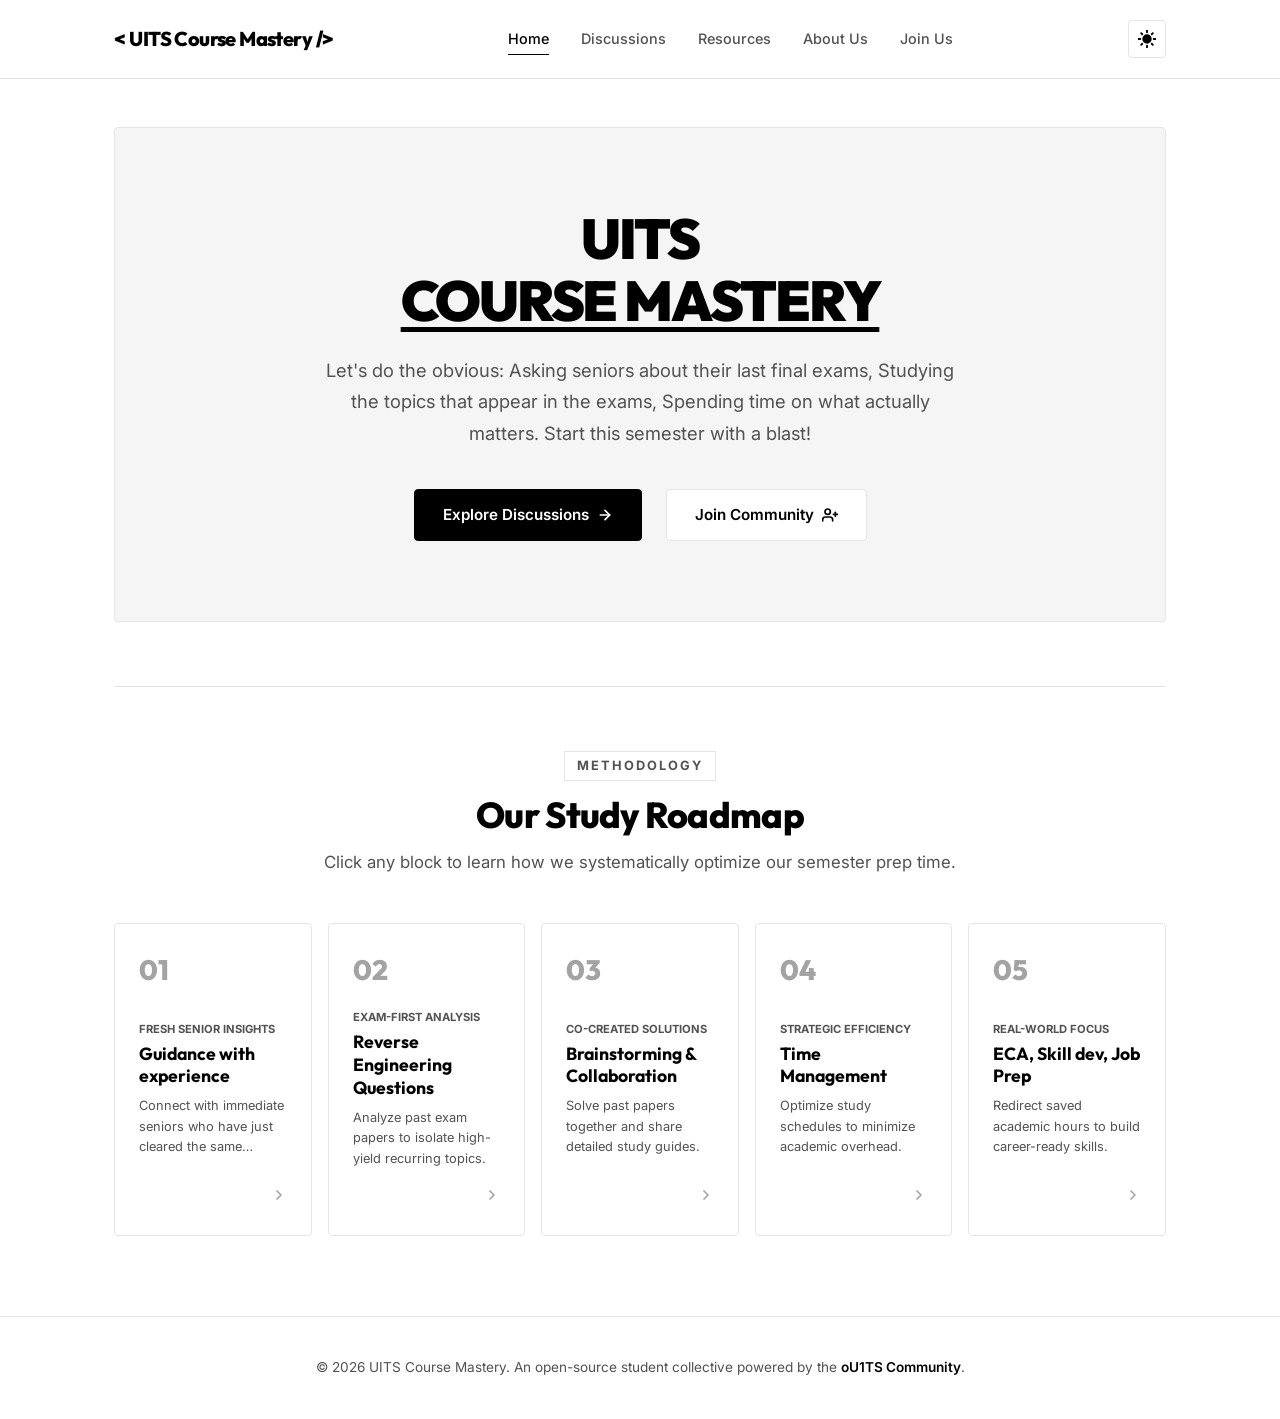
==== index.html @ b9141b13 "added initial files" ====
<!DOCTYPE html>
<html lang="en">

<head>
  <meta charset="UTF-8">
  <meta name="viewport" content="width=device-width, initial-scale=1.0">
  <meta name="description"
    content="UITS Course Mastery - A student-led community initiative under the oU1TS banner. Seniors guide juniors by reverse-engineering past exam papers to maximize study efficiency and focus on career skills.">
  <meta name="author" content="oU1TS Community">
  <title>UITS Course Mastery</title>

  <!-- Google Fonts: Outfit (headings) and Inter (body) -->
  <link rel="preconnect" href="https://fonts.googleapis.com">
  <link rel="preconnect" href="https://fonts.gstatic.com" crossorigin>
  <link
    href="https://fonts.googleapis.com/css2?family=Inter:wght@300;400;500;600;700&family=Outfit:wght@500;600;700;800;900&display=swap"
    rel="stylesheet">

  <!-- Custom CSS Stylesheet -->
  <link rel="stylesheet" href="style.css">
</head>

<body>
  <!-- Premium Header and Navigation -->
  <header class="header">
    <div class="header-container">
      <a href="#home" class="logo" aria-label="UITS Course Mastery Portal Home">
        <span class="logo-accent">&lt;</span>UITS Course Mastery<span class="logo-accent">/&gt;</span>
      </a>

      <!-- Navigation Drawer Links -->
      <nav class="nav" id="main-nav" aria-label="Main Navigation">
        <a href="#home" class="nav-link active" data-section="home">Home</a>
        <a href="#discussions" class="nav-link" data-section="discussions">Discussions</a>
        <a href="#resources" class="nav-link" data-section="resources">Resources</a>
        <a href="#about" class="nav-link" data-section="about">About Us</a>
        <a href="#join" class="nav-link" data-section="join">Join Us</a>
      </nav>

      <!-- Theme Switcher Control -->
      <button id="theme-toggle-btn" class="theme-toggle-btn" aria-label="Toggle Theme">
        <!-- Sun SVG (Vibrant Mode) -->
        <svg class="theme-icon sun-icon" viewBox="0 0 24 24" fill="none" stroke="currentColor" stroke-width="2.5"
          stroke-linecap="round" stroke-linejoin="round">
          <circle cx="12" cy="12" r="5"></circle>
          <line x1="12" y1="1" x2="12" y2="3"></line>
          <line x1="12" y1="21" x2="12" y2="23"></line>
          <line x1="4.22" y1="4.22" x2="5.64" y2="5.64"></line>
          <line x1="18.36" y1="18.36" x2="19.78" y2="19.78"></line>
          <line x1="1" y1="12" x2="3" y2="12"></line>
          <line x1="21" y1="12" x2="23" y2="12"></line>
          <line x1="4.22" y1="19.78" x2="5.64" y2="18.36"></line>
          <line x1="18.36" y1="5.64" x2="19.78" y2="4.22"></line>
        </svg>
        <!-- Moon SVG (Dark Mode Default) -->
        <svg class="theme-icon moon-icon" viewBox="0 0 24 24" fill="none" stroke="currentColor" stroke-width="2.5"
          stroke-linecap="round" stroke-linejoin="round">
          <path d="M21 12.79A9 9 0 1 1 11.21 3 7 7 0 0 0 21 12.79z"></path>
        </svg>
      </button>

      <!-- Mobile Hamburger Button Toggle -->
      <button class="mobile-menu-toggle" id="mobile-toggle" aria-label="Toggle Mobile Menu Menu" aria-expanded="false"
        aria-controls="main-nav">
        <span class="bar"></span>
        <span class="bar"></span>
        <span class="bar"></span>
      </button>
    </div>
  </header>

  <!-- Main SPA Rendering Container -->
  <main class="main-content" id="content-app">
    <!-- View content is injected here dynamically from render.js and app.js -->
  </main>

  <!-- Global Footer -->
  <footer class="footer">
    <div class="footer-container">
      <p>&copy; 2026 UITS Course Mastery. An open-source student collective powered by the <a
          href="https://ou1ts.github.io/" target="_blank" rel="noopener noreferrer">oU1TS Community</a>.</p>
    </div>
  </footer>

  <!-- Floating Overlay Roadmap Modal Window -->
  <div id="roadmap-modal" class="modal-overlay" aria-hidden="true" role="dialog">
    <div class="modal-wrapper">
      <div class="modal-header">
        <span id="modal-tag" class="modal-tag">Step Detail</span>
        <button id="modal-close-btn" class="modal-close-btn" aria-label="Close modal window">&times;</button>
      </div>
      <div class="modal-body">
        <h3 id="modal-title" class="modal-title">Step Title</h3>
        <p id="modal-description" class="modal-description">Deep purpose and description goes here...</p>
      </div>
    </div>
  </div>

  <!-- SPA Router and Render Engines -->
  <script src="render.js"></script>
  <script src="app.js"></script>
</body>

</html>
---- style.css ----
/* ==========================================================================
   UITS Course Mastery - Modern Minimalist Style System (Pure Black & White)
   ========================================================================== */

/* --- CSS Variables & Design Tokens (Dark Theme is Default) --- */
:root {
  --bg-primary: #000000;
  --bg-secondary: #0d0d0d;
  --bg-tertiary: #141414;
  --card-bg: #000000;
  --border-color: #262626;
  --border-hover: #525252;

  --text-primary: #ffffff;
  --text-secondary: #a3a3a3;
  --text-muted: #525252;

  --accent: #ffffff;
  --accent-inverse: #000000;

  --btn-primary-bg: #ffffff;
  --btn-primary-text: #000000;
  --btn-secondary-bg: #000000;
  --btn-secondary-text: #ffffff;

  --font-heading: 'Outfit', -apple-system, BlinkMacSystemFont, "Segoe UI", Roboto, sans-serif;
  --font-body: 'Inter', -apple-system, BlinkMacSystemFont, "Segoe UI", Roboto, sans-serif;

  --transition-speed: 0.25s;
  --container-max-width: 1100px;
}

/* --- Light Theme Variables --- */
body.light-theme {
  --bg-primary: #ffffff;
  --bg-secondary: #f5f5f5;
  --bg-tertiary: #e5e5e5;
  --card-bg: #ffffff;
  --border-color: #e5e5e5;
  --border-hover: #737373;

  --text-primary: #000000;
  --text-secondary: #525252;
  --text-muted: #a3a3a3;

  --accent: #000000;
  --accent-inverse: #ffffff;

  --btn-primary-bg: #000000;
  --btn-primary-text: #ffffff;
  --btn-secondary-bg: #ffffff;
  --btn-secondary-text: #000000;
}

/* ==========================================================================
   Reset & Core Styles
   ========================================================================== */
* {
  margin: 0;
  padding: 0;
  box-sizing: border-box;
}

html {
  scroll-behavior: smooth;
  font-size: 16px;
  height: 100%;
}

body {
  background-color: var(--bg-primary);
  color: var(--text-primary);
  font-family: var(--font-body);
  line-height: 1.6;
  overflow-x: hidden;
  min-height: 100%;
  display: flex;
  flex-direction: column;
  transition: background-color var(--transition-speed) ease, color var(--transition-speed) ease;
}

a {
  color: inherit;
  text-decoration: none;
  transition: color var(--transition-speed) ease, border-color var(--transition-speed) ease;
}

button {
  background: none;
  border: none;
  cursor: pointer;
  font-family: inherit;
  color: inherit;
}

/* Custom Scrollbar */
::-webkit-scrollbar {
  width: 6px;
}

::-webkit-scrollbar-track {
  background: var(--bg-primary);
}

::-webkit-scrollbar-thumb {
  background: var(--border-color);
}

::-webkit-scrollbar-thumb:hover {
  background: var(--border-hover);
}

/* ==========================================================================
   Typography & Helpers
   ========================================================================== */
.accent-text {
  color: var(--accent);
  text-decoration: underline;
  text-underline-offset: 6px;
}

.section-header {
  text-align: center;
  max-width: 700px;
  margin: 0 auto 3rem auto;
}

.section-tag {
  font-size: 0.8rem;
  font-weight: 700;
  text-transform: uppercase;
  letter-spacing: 0.15em;
  color: var(--text-secondary);
  border: 1px solid var(--border-color);
  padding: 4px 12px;
  display: inline-block;
  margin-bottom: 0.75rem;
}

.section-title {
  font-family: var(--font-heading);
  font-size: 2.25rem;
  font-weight: 800;
  line-height: 1.2;
  margin-bottom: 0.75rem;
  letter-spacing: -0.02em;
}

.section-desc {
  color: var(--text-secondary);
  font-size: 1.05rem;
}

.section-divider {
  height: 1px;
  background-color: var(--border-color);
  margin: 4rem 0;
  width: 100%;
}

.fade-in {
  animation: fadeIn 0.4s ease-out forwards;
}

@keyframes fadeIn {
  from {
    opacity: 0;
    transform: translateY(15px);
  }
  to {
    opacity: 1;
    transform: translateY(0);
  }
}

/* ==========================================================================
   Header & Navigation
   ========================================================================== */
.header {
  position: sticky;
  top: 0;
  z-index: 100;
  background-color: var(--bg-primary);
  border-bottom: 1px solid var(--border-color);
  transition: background-color var(--transition-speed) ease, border-color var(--transition-speed) ease;
}

.header-container {
  max-width: var(--container-max-width);
  margin: 0 auto;
  padding: 1.25rem 1.5rem;
  display: flex;
  align-items: center;
  justify-content: space-between;
}

.logo {
  font-family: var(--font-heading);
  font-size: 1.25rem;
  font-weight: 800;
  letter-spacing: -0.03em;
  display: flex;
  align-items: center;
  gap: 0.25rem;
}

.logo-accent {
  font-weight: 900;
}

.nav {
  display: flex;
  align-items: center;
  gap: 2rem;
}

.nav-link {
  font-size: 0.9rem;
  font-weight: 500;
  color: var(--text-secondary);
  padding: 0.25rem 0;
  border-bottom: 1px solid transparent;
}

.nav-link:hover,
.nav-link.active {
  color: var(--text-primary);
  border-color: var(--text-primary);
}

/* Theme Toggle Switch */
.theme-toggle-btn {
  width: 38px;
  height: 38px;
  border-radius: 4px;
  border: 1px solid var(--border-color);
  display: flex;
  align-items: center;
  justify-content: center;
  transition: border-color var(--transition-speed) ease, background-color var(--transition-speed) ease;
}

.theme-toggle-btn:hover {
  border-color: var(--border-hover);
  background-color: var(--bg-secondary);
}

.theme-icon {
  width: 18px;
  height: 18px;
  fill: currentColor;
}

.sun-icon {
  display: none;
}

body.light-theme .sun-icon {
  display: block;
}

body.light-theme .moon-icon {
  display: none;
}

/* Mobile Toggle Hamburger */
.mobile-menu-toggle {
  display: none;
  flex-direction: column;
  justify-content: space-between;
  width: 20px;
  height: 14px;
}

.mobile-menu-toggle .bar {
  width: 100%;
  height: 2px;
  background-color: var(--text-primary);
  transition: transform var(--transition-speed) ease, opacity var(--transition-speed) ease;
}

/* ==========================================================================
   Main Content Layout
   ========================================================================== */
.main-content {
  flex: 1;
  max-width: var(--container-max-width);
  width: 100%;
  margin: 0 auto;
  padding: 3rem 1.5rem 5rem 1.5rem;
}

/* ==========================================================================
   1. Home Section
   ========================================================================== */
.hero-wrapper {
  padding: 5rem 2rem;
  border: 1px solid var(--border-color);
  text-align: center;
  background-color: var(--bg-secondary);
  border-radius: 4px;
}

.hero-title {
  font-family: var(--font-heading);
  font-size: 3.5rem;
  font-weight: 900;
  line-height: 1.1;
  letter-spacing: -0.04em;
  margin-bottom: 1.5rem;
  text-transform: uppercase;
}

.hero-motto {
  color: var(--text-secondary);
  font-size: 1.15rem;
  max-width: 650px;
  margin: 0 auto 2.5rem auto;
  line-height: 1.7;
}

.hero-ctas {
  display: flex;
  align-items: center;
  justify-content: center;
  gap: 1.5rem;
}

/* Buttons */
.btn {
  display: inline-flex;
  align-items: center;
  gap: 0.5rem;
  padding: 0.8rem 1.75rem;
  border-radius: 4px;
  font-size: 0.95rem;
  font-weight: 600;
  border: 1px solid transparent;
  transition: all var(--transition-speed) ease;
}

.btn-primary {
  background-color: var(--btn-primary-bg);
  color: var(--btn-primary-text);
  border-color: var(--btn-primary-bg);
}

.btn-primary:hover {
  background-color: var(--bg-primary);
  color: var(--text-primary);
  border-color: var(--text-primary);
}

.btn-secondary {
  background-color: var(--btn-secondary-bg);
  color: var(--btn-secondary-text);
  border-color: var(--border-color);
}

.btn-secondary:hover {
  background-color: var(--accent);
  color: var(--accent-inverse);
  border-color: var(--accent);
}

.btn-icon {
  width: 16px;
  height: 16px;
  stroke-width: 2.5;
}

/* Roadmap Grid */
.roadmap-grid {
  display: grid;
  grid-template-columns: repeat(5, 1fr);
  gap: 1rem;
  position: relative;
}

.roadmap-block {
  border: 1px solid var(--border-color);
  background-color: var(--bg-primary);
  padding: 1.5rem;
  border-radius: 4px;
  cursor: pointer;
  transition: all var(--transition-speed) ease;
  display: flex;
  flex-direction: column;
  justify-content: space-between;
  min-height: 220px;
}

.roadmap-block:hover,
.roadmap-block:focus {
  border-color: var(--border-hover);
  background-color: var(--bg-secondary);
  transform: translateY(-4px);
}

.roadmap-step-num {
  font-family: var(--font-heading);
  font-size: 1.75rem;
  font-weight: 800;
  color: var(--text-muted);
  margin-bottom: 1rem;
}

.roadmap-block:hover .roadmap-step-num {
  color: var(--text-primary);
}

.roadmap-step-subtitle {
  font-size: 0.7rem;
  font-weight: 700;
  text-transform: uppercase;
  color: var(--text-secondary);
  display: block;
  margin-bottom: 0.25rem;
}

.roadmap-step-title {
  font-family: var(--font-heading);
  font-size: 1.1rem;
  font-weight: 700;
  line-height: 1.3;
  margin-bottom: 0.5rem;
}

.roadmap-step-summary {
  font-size: 0.8rem;
  color: var(--text-secondary);
  display: -webkit-box;
  -webkit-line-clamp: 3;
  -webkit-box-orient: vertical;
  overflow: hidden;
}

.roadmap-step-arrow {
  margin-top: 1rem;
  align-self: flex-end;
  color: var(--text-muted);
  transition: transform var(--transition-speed) ease, color var(--transition-speed) ease;
}

.roadmap-block:hover .roadmap-step-arrow {
  transform: translateX(4px);
  color: var(--text-primary);
}

.roadmap-step-arrow svg {
  width: 16px;
  height: 16px;
}

/* ==========================================================================
   2. Discussions Page
   ========================================================================== */
.discussions-grid {
  display: grid;
  grid-template-columns: repeat(auto-fill, minmax(320px, 1fr));
  gap: 1.5rem;
}

.discussion-card {
  border: 1px solid var(--border-color);
  background-color: var(--bg-primary);
  padding: 1.75rem;
  border-radius: 4px;
  display: flex;
  flex-direction: column;
  transition: all var(--transition-speed) ease;
}

.discussion-card:hover {
  border-color: var(--border-hover);
  background-color: var(--bg-secondary);
  transform: translateY(-2px);
}

.card-header {
  margin-bottom: 1rem;
}

.semester-tag {
  font-size: 0.75rem;
  font-weight: 700;
  text-transform: uppercase;
  letter-spacing: 0.05em;
  padding: 3px 8px;
  border: 1px solid var(--border-color);
  color: var(--text-secondary);
  border-radius: 20px;
}

.discussion-card:hover .semester-tag {
  border-color: var(--text-primary);
  color: var(--text-primary);
}

.course-name {
  font-family: var(--font-heading);
  font-size: 1.35rem;
  font-weight: 700;
  line-height: 1.3;
  margin-bottom: 0.75rem;
}

.instructor-name {
  color: var(--text-secondary);
  font-size: 0.9rem;
  margin-bottom: 1.75rem;
}

.card-actions {
  display: flex;
  flex-wrap: wrap;
  gap: 0.75rem;
  margin-top: auto;
  border-top: 1px solid var(--border-color);
  padding-top: 1.25rem;
}

.card-btn {
  display: inline-flex;
  align-items: center;
  gap: 0.4rem;
  font-size: 0.8rem;
  font-weight: 600;
  padding: 0.5rem 1rem;
  border: 1px solid var(--border-color);
  border-radius: 4px;
  background-color: var(--bg-primary);
  color: var(--text-secondary);
  transition: all var(--transition-speed) ease;
}

.card-btn:hover {
  border-color: var(--text-primary);
  color: var(--text-primary);
  background-color: var(--bg-secondary);
}

.card-btn svg {
  width: 14px;
  height: 14px;
}

/* ==========================================================================
   3. Resources Page
   ========================================================================== */
.resources-container {
  display: flex;
  flex-direction: column;
  gap: 3rem;
}

.resource-category-section {
  border: 1px solid var(--border-color);
  padding: 2rem;
  border-radius: 4px;
  background-color: var(--bg-secondary);
}

.category-heading {
  font-family: var(--font-heading);
  font-size: 1.6rem;
  font-weight: 800;
  margin-bottom: 0.5rem;
  text-transform: uppercase;
  letter-spacing: -0.01em;
}

.category-desc {
  color: var(--text-secondary);
  font-size: 0.95rem;
  margin-bottom: 1.5rem;
  max-width: 800px;
}

.resources-grid {
  display: grid;
  grid-template-columns: repeat(auto-fill, minmax(280px, 1fr));
  gap: 1.25rem;
}

.resource-card {
  border: 1px solid var(--border-color);
  background-color: var(--bg-primary);
  padding: 1.5rem;
  border-radius: 4px;
  display: flex;
  flex-direction: column;
  transition: all var(--transition-speed) ease;
}

.resource-card:hover {
  border-color: var(--border-hover);
  background-color: var(--bg-secondary);
}

.resource-title {
  font-family: var(--font-heading);
  font-size: 1.15rem;
  font-weight: 700;
  margin-bottom: 0.5rem;
}

.resource-desc {
  color: var(--text-secondary);
  font-size: 0.85rem;
  margin-bottom: 1.25rem;
  line-height: 1.5;
}

.resource-link {
  display: inline-flex;
  align-items: center;
  gap: 0.4rem;
  font-size: 0.85rem;
  font-weight: 600;
  color: var(--text-primary);
  margin-top: auto;
  border-bottom: 1px dashed var(--border-color);
  align-self: flex-start;
  padding-bottom: 2px;
}

.resource-link:hover {
  border-color: var(--text-primary);
}

.resource-link svg {
  width: 12px;
  height: 12px;
  transition: transform var(--transition-speed) ease;
}

.resource-link:hover svg {
  transform: translate(2px, -2px);
}

/* ==========================================================================
   4. About Us Page
   ========================================================================== */
.about-content {
  display: grid;
  grid-template-columns: 1.2fr 1.8fr;
  gap: 2.5rem;
  align-items: start;
}

.about-vision-block {
  border: 1px solid var(--border-color);
  background-color: var(--bg-secondary);
  padding: 2.5rem;
  border-radius: 4px;
}

.about-main-desc {
  font-size: 1.05rem;
  line-height: 1.7;
  color: var(--text-primary);
  margin-bottom: 2rem;
}

.community-link {
  width: 100%;
  justify-content: center;
}

.about-points-grid {
  display: grid;
  grid-template-columns: 1fr;
  gap: 1.25rem;
}

.about-point-card {
  border: 1px solid var(--border-color);
  padding: 1.75rem;
  border-radius: 4px;
  background-color: var(--bg-primary);
}

.point-title {
  font-family: var(--font-heading);
  font-size: 1.25rem;
  font-weight: 700;
  margin-bottom: 0.5rem;
}

.point-desc {
  color: var(--text-secondary);
  font-size: 0.9rem;
  line-height: 1.6;
}

/* ==========================================================================
   5. Join Us Page
   ========================================================================== */
.join-container {
  display: grid;
  grid-template-columns: 1.7fr 1.3fr;
  gap: 2.5rem;
}

.join-steps-timeline {
  display: flex;
  flex-direction: column;
  gap: 1.25rem;
}

.join-step-card {
  display: flex;
  gap: 1.25rem;
  border: 1px solid var(--border-color);
  background-color: var(--bg-primary);
  padding: 1.75rem;
  border-radius: 4px;
}

.join-step-number {
  font-family: var(--font-heading);
  font-size: 2rem;
  font-weight: 800;
  line-height: 1;
  color: var(--text-muted);
}

.join-step-title {
  font-family: var(--font-heading);
  font-size: 1.2rem;
  font-weight: 700;
  margin-bottom: 0.5rem;
}

.join-step-desc {
  color: var(--text-secondary);
  font-size: 0.9rem;
  line-height: 1.6;
}

.join-channels-panel {
  display: flex;
  flex-direction: column;
  gap: 1.5rem;
}

.channel-card {
  border: 1px solid var(--border-color);
  padding: 2rem;
  border-radius: 4px;
  background-color: var(--bg-secondary);
  display: flex;
  flex-direction: column;
}

.channel-card h3 {
  font-family: var(--font-heading);
  font-size: 1.35rem;
  font-weight: 800;
  margin-bottom: 0.5rem;
  text-transform: uppercase;
}

.channel-card p {
  color: var(--text-secondary);
  font-size: 0.9rem;
  margin-bottom: 1.5rem;
}

.channel-link {
  display: inline-flex;
  align-items: center;
  justify-content: center;
  gap: 0.5rem;
  padding: 0.75rem 1.5rem;
  font-size: 0.9rem;
  font-weight: 600;
  border-radius: 4px;
  transition: all var(--transition-speed) ease;
  border: 1px solid var(--text-primary);
}

.btn-fb {
  background-color: var(--text-primary);
  color: var(--accent-inverse);
}

.btn-fb:hover {
  background-color: var(--bg-primary);
  color: var(--text-primary);
}

.btn-wa {
  background-color: var(--bg-primary);
  color: var(--text-primary);
}

.btn-wa:hover {
  background-color: var(--text-primary);
  color: var(--accent-inverse);
}

/* ==========================================================================
   Global Footer
   ========================================================================== */
.footer {
  border-top: 1px solid var(--border-color);
  background-color: var(--bg-primary);
  padding: 2.5rem 1.5rem;
  margin-top: auto;
  transition: border-color var(--transition-speed) ease;
}

.footer-container {
  max-width: var(--container-max-width);
  margin: 0 auto;
  text-align: center;
  font-size: 0.85rem;
  color: var(--text-secondary);
}

.footer-container a {
  color: var(--text-primary);
  font-weight: 600;
}

.footer-container a:hover {
  text-decoration: underline;
}

/* ==========================================================================
   Overlay Modal window
   ========================================================================== */
.modal-overlay {
  position: fixed;
  top: 0;
  left: 0;
  width: 100%;
  height: 100%;
  z-index: 1000;
  background-color: rgba(0, 0, 0, 0.8);
  backdrop-filter: blur(4px);
  display: flex;
  align-items: center;
  justify-content: center;
  opacity: 0;
  pointer-events: none;
  transition: opacity 0.25s ease;
  padding: 1.5rem;
}

body.light-theme .modal-overlay {
  background-color: rgba(255, 255, 255, 0.8);
}

.modal-overlay.open {
  opacity: 1;
  pointer-events: auto;
}

.modal-wrapper {
  background-color: var(--bg-primary);
  border: 1px solid var(--border-color);
  max-width: 550px;
  width: 100%;
  border-radius: 4px;
  box-shadow: 0 20px 50px rgba(0, 0, 0, 0.5);
  transform: translateY(20px);
  transition: transform 0.25s ease;
  overflow: hidden;
}

body.light-theme .modal-wrapper {
  box-shadow: 0 20px 50px rgba(0, 0, 0, 0.1);
}

.modal-overlay.open .modal-wrapper {
  transform: translateY(0);
}

.modal-header {
  padding: 1.5rem;
  border-bottom: 1px solid var(--border-color);
  display: flex;
  align-items: center;
  justify-content: space-between;
}

.modal-tag {
  font-size: 0.7rem;
  font-weight: 700;
  text-transform: uppercase;
  color: var(--text-secondary);
  border: 1px solid var(--border-color);
  padding: 2px 8px;
  border-radius: 20px;
}

.modal-close-btn {
  font-size: 1.5rem;
  line-height: 1;
  color: var(--text-secondary);
  transition: color var(--transition-speed) ease;
}

.modal-close-btn:hover {
  color: var(--text-primary);
}

.modal-body {
  padding: 2rem 1.5rem;
}

.modal-title {
  font-family: var(--font-heading);
  font-size: 1.75rem;
  font-weight: 800;
  line-height: 1.25;
  margin-bottom: 1rem;
}

.modal-description {
  color: var(--text-secondary);
  font-size: 0.95rem;
  line-height: 1.7;
}

/* ==========================================================================
   Skeleton Shimmer loaders
   ========================================================================== */
.skeleton-card {
  border: 1px solid var(--border-color);
  height: 220px;
  padding: 1.5rem;
  border-radius: 4px;
  background: linear-gradient(90deg, 
    var(--bg-primary) 25%, 
    var(--bg-secondary) 50%, 
    var(--bg-primary) 75%);
  background-size: 200% 100%;
  animation: loading-shimmer 1.5s infinite;
  pointer-events: none;
}

@keyframes loading-shimmer {
  0% {
    background-position: 200% 0;
  }
  100% {
    background-position: -200% 0;
  }
}

.no-data {
  grid-column: 1 / -1;
  text-align: center;
  color: var(--text-secondary);
  padding: 3rem 0;
}

/* ==========================================================================
   Responsive Breakpoints & Media Queries
   ========================================================================== */

/* Tablet (1024px and below) */
@media (max-width: 1024px) {
  .roadmap-grid {
    grid-template-columns: repeat(3, 1fr);
  }
}

/* Mobile landscape (768px and below) */
@media (max-width: 768px) {
  .header-container {
    padding: 1rem 1.25rem;
  }

  .mobile-menu-toggle {
    display: flex;
    order: 3;
  }

  .nav {
    position: fixed;
    top: 59px;
    right: -100%;
    width: 260px;
    height: calc(100vh - 59px);
    background-color: var(--bg-primary);
    border-left: 1px solid var(--border-color);
    flex-direction: column;
    align-items: flex-start;
    padding: 2.5rem 1.5rem;
    gap: 1.5rem;
    transition: right var(--transition-speed) ease;
    z-index: 99;
  }

  .nav.open {
    right: 0;
  }

  /* Hamburger transform when menu is open */
  .mobile-menu-toggle.open .bar:nth-child(1) {
    transform: translateY(6px) rotate(45deg);
  }
  .mobile-menu-toggle.open .bar:nth-child(2) {
    opacity: 0;
  }
  .mobile-menu-toggle.open .bar:nth-child(3) {
    transform: translateY(-6px) rotate(-45deg);
  }

  .theme-toggle-btn {
    margin-left: auto;
    margin-right: 1rem;
    order: 2;
  }

  .hero-title {
    font-size: 2.5rem;
  }

  .hero-motto {
    font-size: 1rem;
  }

  .roadmap-grid {
    grid-template-columns: repeat(2, 1fr);
  }

  .about-content {
    grid-template-columns: 1fr;
  }

  .join-container {
    grid-template-columns: 1fr;
  }
}

/* Mobile Portrait (480px and below) */
@media (max-width: 480px) {
  .hero-wrapper {
    padding: 3rem 1rem;
  }

  .hero-title {
    font-size: 2.2rem;
  }

  .hero-ctas {
    flex-direction: column;
    width: 100%;
    gap: 0.75rem;
  }

  .hero-ctas .btn {
    width: 100%;
    justify-content: center;
  }

  .roadmap-grid {
    grid-template-columns: 1fr;
  }

  .discussions-grid {
    grid-template-columns: 1fr;
  }

  .resource-category-section {
    padding: 1.25rem;
  }

  .resources-grid {
    grid-template-columns: 1fr;
  }

  .about-vision-block {
    padding: 1.5rem;
  }
}
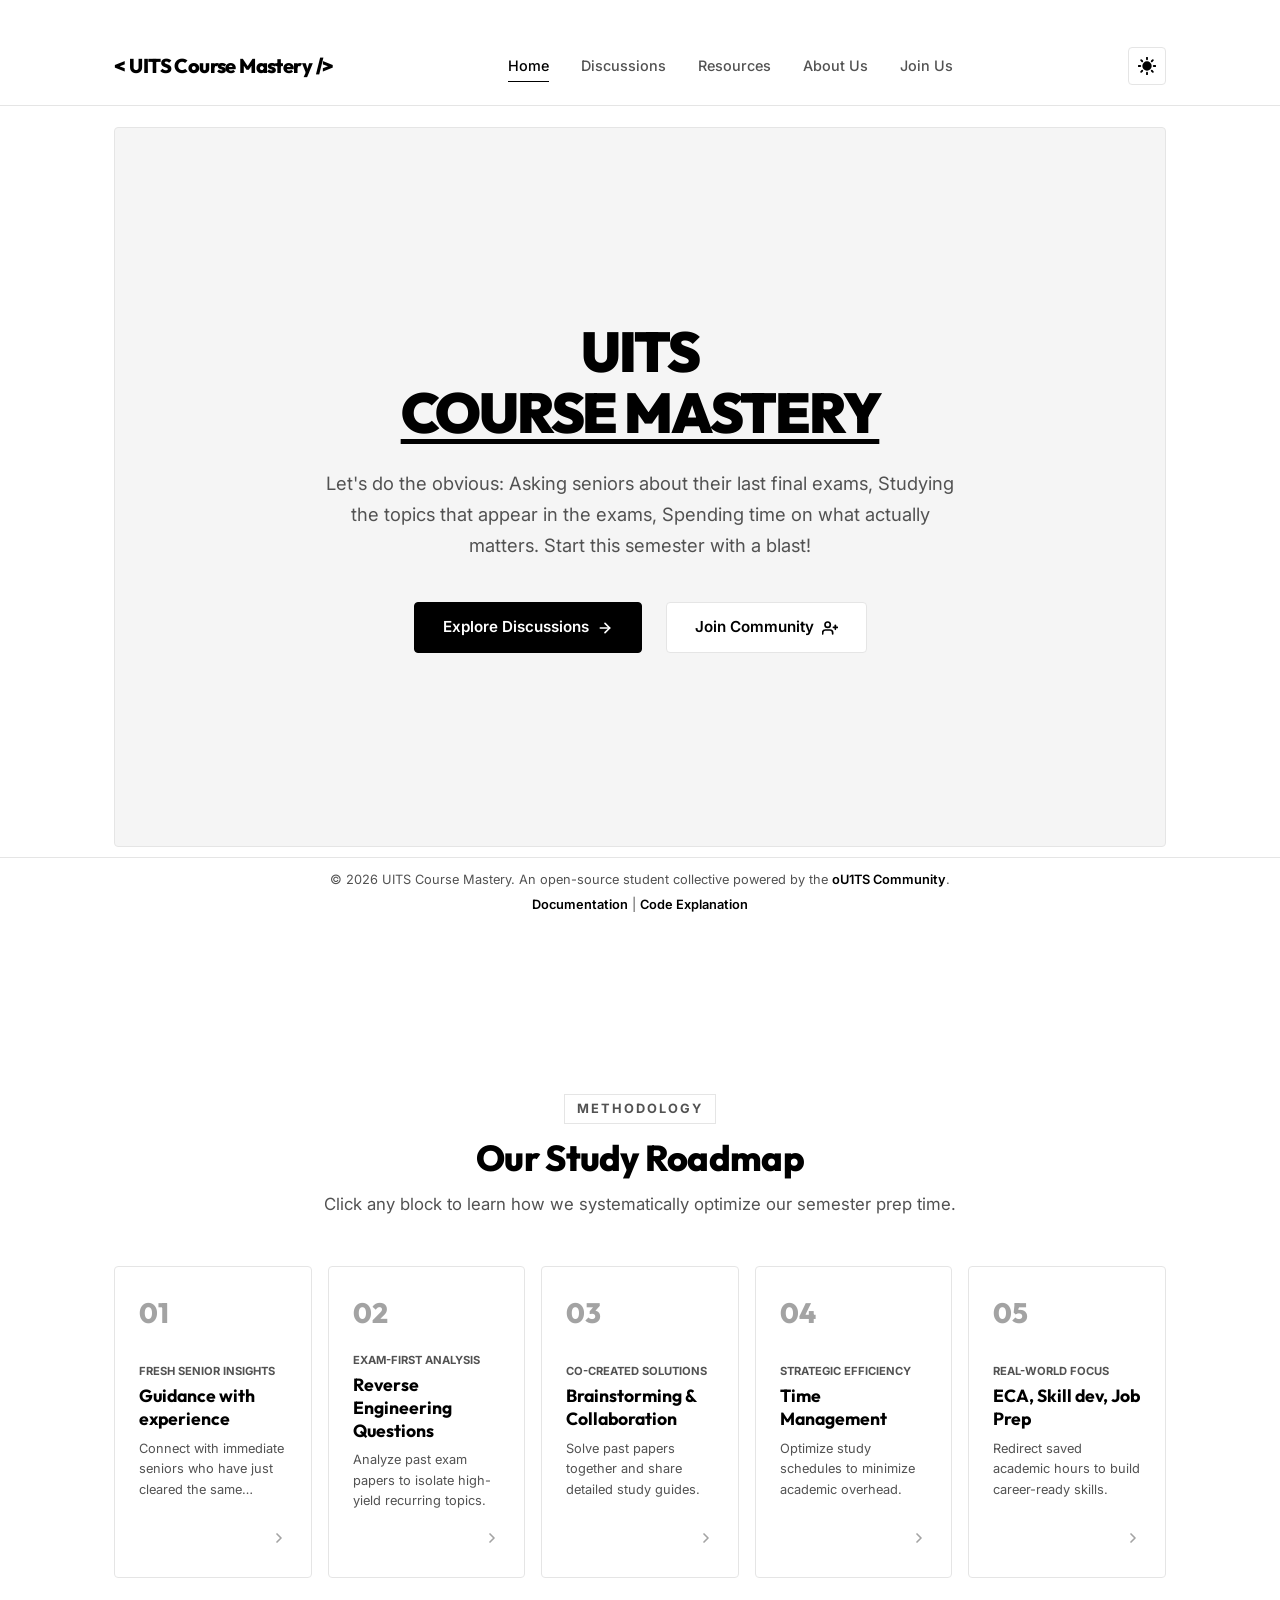
==== commit f1c351ec: "documentation, explanation and UI improvements" ====
--- a/index.html
+++ b/index.html
@@ -79,6 +79,10 @@
     <div class="footer-container">
       <p>&copy; 2026 UITS Course Mastery. An open-source student collective powered by the <a
           href="https://ou1ts.github.io/" target="_blank" rel="noopener noreferrer">oU1TS Community</a>.</p>
+      <p class="footer-links">
+        <a href="render.html?file=documentation.md" rel="noopener noreferrer">Documentation</a> | 
+        <a href="render.html?file=explain.md" rel="noopener noreferrer">Code Explanation</a>
+      </p>
     </div>
   </footer>
 
@@ -97,7 +101,6 @@
   </div>
 
   <!-- SPA Router and Render Engines -->
-  <script src="render.js"></script>
   <script src="app.js"></script>
 </body>
 
--- a/style.css
+++ b/style.css
@@ -287,7 +287,7 @@
   max-width: var(--container-max-width);
   width: 100%;
   margin: 0 auto;
-  padding: 3rem 1.5rem 5rem 1.5rem;
+  padding: 3rem 1.5rem 8rem 1.5rem;
 }
 
 /* ==========================================================================
@@ -801,22 +801,55 @@
   color: var(--accent-inverse);
 }
 
+.privacy-disclaimer {
+  display: flex;
+  gap: 1rem;
+  padding: 1.25rem;
+  border: 1px solid var(--border-color);
+  background-color: var(--bg-secondary);
+  border-radius: 4px;
+  margin-top: 1.5rem;
+  align-items: flex-start;
+  width: 100%;
+}
+
+.privacy-icon {
+  width: 20px;
+  height: 20px;
+  flex-shrink: 0;
+  stroke: var(--text-primary);
+}
+
+.privacy-text {
+  font-size: 0.85rem;
+  color: var(--text-secondary);
+  line-height: 1.5;
+}
+
+.privacy-text strong {
+  color: var(--text-primary);
+}
+
 /* ==========================================================================
    Global Footer
    ========================================================================== */
 .footer {
+  position: fixed;
+  bottom: 0;
+  left: 0;
+  right: 0;
+  z-index: 100;
   border-top: 1px solid var(--border-color);
   background-color: var(--bg-primary);
-  padding: 2.5rem 1.5rem;
-  margin-top: auto;
-  transition: border-color var(--transition-speed) ease;
+  padding: 0.75rem 1.5rem;
+  transition: border-color var(--transition-speed) ease, background-color var(--transition-speed) ease;
 }
 
 .footer-container {
   max-width: var(--container-max-width);
   margin: 0 auto;
   text-align: center;
-  font-size: 0.85rem;
+  font-size: 0.8rem;
   color: var(--text-secondary);
 }
 
@@ -827,6 +860,10 @@
 
 .footer-container a:hover {
   text-decoration: underline;
+}
+
+.footer-links {
+  margin-top: 0.25rem;
 }
 
 /* ==========================================================================
@@ -1080,3 +1117,34 @@
     padding: 1.5rem;
   }
 }
+
+/* ==========================================================================
+   Scroll Snap & Viewport Snapping (Home View)
+   ========================================================================== */
+@media (min-width: 769px) {
+  html:has(#home-view) {
+    scroll-snap-type: y mandatory;
+    scroll-behavior: smooth;
+  }
+
+  html:has(#home-view) .hero-wrapper {
+    height: calc(100vh - 180px); /* Fill screen space minus header and persistent footer */
+    scroll-snap-align: start;
+    scroll-margin-top: 100px;
+    display: flex;
+    flex-direction: column;
+    justify-content: center;
+    box-sizing: border-box;
+  }
+
+  html:has(#home-view) .roadmap-container {
+    height: calc(100vh - 180px);
+    scroll-snap-align: start;
+    scroll-margin-top: 100px;
+    display: flex;
+    flex-direction: column;
+    justify-content: center;
+    box-sizing: border-box;
+  }
+}
+
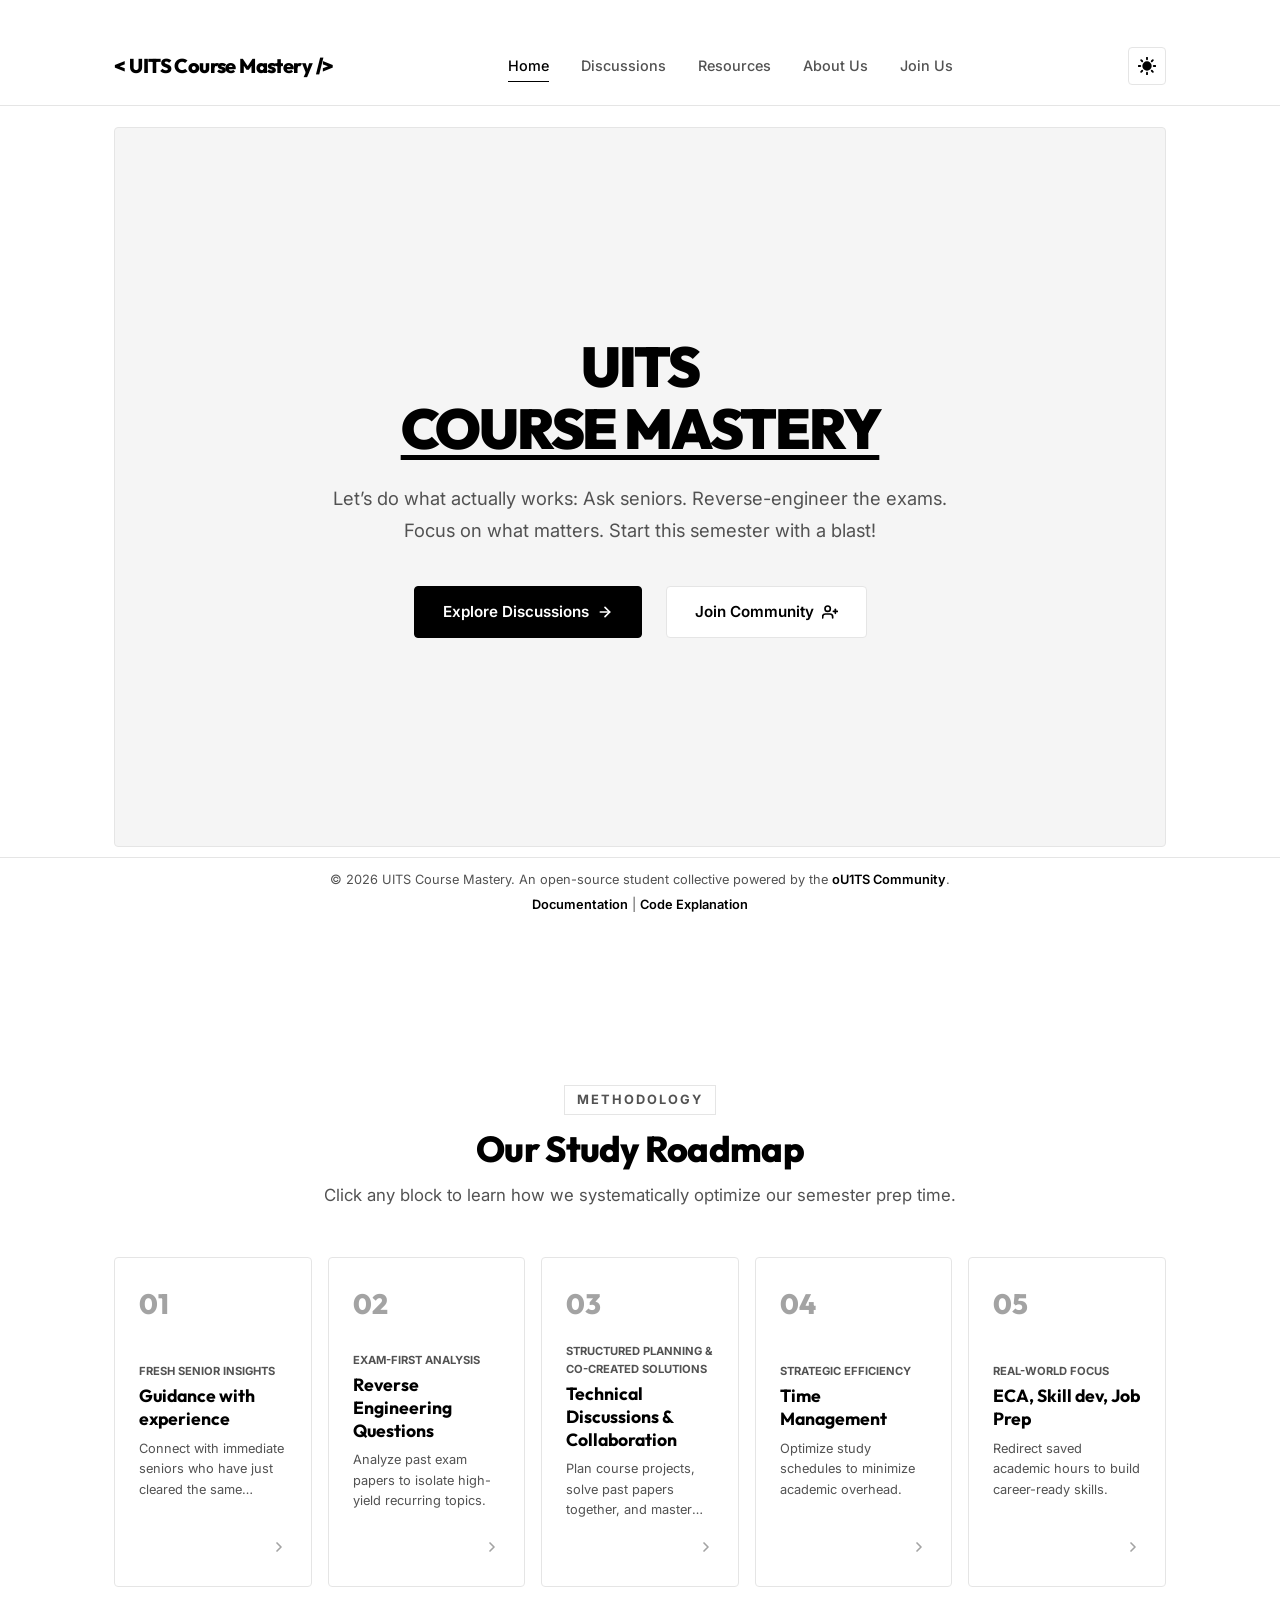
==== commit 8426b7a6: "Add multiple notes selector modal support Implemented multi-file `notesUrl` handling across discussi" ====
--- a/index.html
+++ b/index.html
@@ -96,6 +96,41 @@
       <div class="modal-body">
         <h3 id="modal-title" class="modal-title">Step Title</h3>
         <p id="modal-description" class="modal-description">Deep purpose and description goes here...</p>
+        <div id="modal-links" class="modal-links"></div>
+      </div>
+    </div>
+  </div>
+
+  <!-- Modal for selecting related lectures -->
+  <div id="lecture-select-modal" class="modal-overlay" aria-hidden="true" role="dialog">
+    <div class="modal-wrapper select-modal-wrapper" style="max-width: 450px;">
+      <div class="modal-header">
+        <span class="modal-tag">Multiple Lectures</span>
+        <button id="lecture-modal-close-btn" class="modal-close-btn" aria-label="Close modal">&times;</button>
+      </div>
+      <div class="modal-body">
+        <h3 class="modal-title" style="font-size: 1.4rem; margin-bottom: 0.5rem;">Select Related Lecture</h3>
+        <p class="modal-description" style="margin-bottom: 1.5rem; font-size: 0.9rem;">This resource relates to multiple study sessions. Please choose one to view:</p>
+        <div id="lecture-links-list" class="modal-links" style="flex-direction: column; align-items: stretch; margin-top: 0; padding-top: 0; border-top: none; gap: 0.75rem;">
+          <!-- Links populated dynamically -->
+        </div>
+      </div>
+    </div>
+  </div>
+
+  <!-- Modal for selecting notes when multiple exist -->
+  <div id="notes-select-modal" class="modal-overlay" aria-hidden="true" role="dialog">
+    <div class="modal-wrapper select-modal-wrapper" style="max-width: 480px;">
+      <div class="modal-header">
+        <span class="modal-tag">Multiple Notes</span>
+        <button id="notes-modal-close-btn" class="modal-close-btn" aria-label="Close modal">&times;</button>
+      </div>
+      <div class="modal-body">
+        <h3 id="notes-modal-title" class="modal-title" style="font-size: 1.4rem; margin-bottom: 0.5rem;">Select Lecture Notes</h3>
+        <p class="modal-description" style="margin-bottom: 1.5rem; font-size: 0.9rem;">Multiple note files are available for this session. Please select one to view:</p>
+        <div id="notes-links-list" class="modal-links" style="flex-direction: column; align-items: stretch; margin-top: 0; padding-top: 0; border-top: none; gap: 0.75rem;">
+          <!-- Links populated dynamically -->
+        </div>
       </div>
     </div>
   </div>
--- a/style.css
+++ b/style.css
@@ -167,6 +167,7 @@
     opacity: 0;
     transform: translateY(15px);
   }
+
   to {
     opacity: 1;
     transform: translateY(0);
@@ -797,6 +798,16 @@
 }
 
 .btn-wa:hover {
+  background-color: var(--text-primary);
+  color: var(--accent-inverse);
+}
+
+.btn-discord {
+  background-color: var(--bg-primary);
+  color: var(--text-primary);
+}
+
+.btn-discord:hover {
   background-color: var(--text-primary);
   color: var(--accent-inverse);
 }
@@ -963,6 +974,334 @@
   line-height: 1.7;
 }
 
+.modal-links {
+  display: flex;
+  flex-wrap: wrap;
+  gap: 0.75rem;
+  margin-top: 1.5rem;
+  border-top: 1px solid var(--border-color);
+  padding-top: 1.25rem;
+}
+
+.modal-link {
+  font-size: 0.85rem;
+  padding: 0.6rem 1.2rem;
+}
+
+/* Card Links (for About Features & Join Instructions) */
+.card-links {
+  display: flex;
+  flex-wrap: wrap;
+  gap: 0.75rem;
+  margin-top: 1rem;
+  border-top: 1px solid var(--border-color);
+  padding-top: 0.75rem;
+}
+
+.card-link {
+  display: inline-flex;
+  align-items: center;
+  gap: 0.3rem;
+  font-size: 0.8rem;
+  font-weight: 600;
+  color: var(--text-primary);
+  border-bottom: 1px dashed var(--border-color);
+  padding-bottom: 1px;
+}
+
+.card-link:hover {
+  border-color: var(--text-primary);
+}
+
+/* Course & Root Accordion Dropdown Styles */
+.root-discussions-container {
+  display: flex;
+  flex-direction: column;
+  gap: 2.5rem;
+  max-width: 950px;
+  margin: 0 auto;
+}
+
+.root-accordion-item {
+  border: 1px solid var(--border-color);
+  border-radius: 4px;
+  background-color: var(--bg-primary);
+  overflow: visible;
+  transition: border-color var(--transition-speed) ease;
+  position: relative;
+  z-index: 1;
+}
+
+.root-accordion-item:hover {
+  border-color: var(--border-hover);
+}
+
+.root-accordion-header {
+  width: 100%;
+  padding: 1.5rem 1.75rem;
+  display: flex;
+  align-items: center;
+  justify-content: space-between;
+  text-align: left;
+  background: var(--bg-secondary);
+  font-family: var(--font-heading);
+  font-size: 1.45rem;
+  font-weight: 800;
+  cursor: pointer;
+  border: none;
+  color: var(--text-primary);
+  position: relative;
+  z-index: 2;
+  overflow: visible !important;
+}
+
+.root-title-text {
+  flex: 1;
+}
+
+.root-count,
+.lectures-count {
+  position: absolute;
+  top: 1rem;
+  right: 0.5rem;
+  transform: translateY(-50%);
+  font-family: var(--font-heading);
+  font-size: 0.75rem;
+  font-weight: 800;
+  line-height: 1;
+  color: var(--text-primary);
+  background-color: var(--bg-primary);
+  border: 1px solid var(--border-color);
+  padding: 4px 8px;
+  border-radius: 12px;
+  box-shadow: 0 2px 6px rgba(0, 0, 0, 0.2);
+  z-index: 50;
+}
+
+.root-accordion-header[aria-expanded="true"] .accordion-arrow {
+  transform: rotate(180deg);
+}
+
+.root-accordion-content {
+  max-height: 0;
+  overflow: clip;
+  transition: max-height 0.3s cubic-bezier(0.4, 0, 0.2, 1);
+  padding: 0;
+  border-bottom-left-radius: 4px;
+  border-bottom-right-radius: 4px;
+  position: relative;
+  z-index: 3;
+}
+
+.root-accordion-header[aria-expanded="true"]+.root-accordion-content {
+  border-top: 1px solid var(--border-color);
+  padding: 1.5rem;
+  overflow: visible !important;
+}
+
+.topics-accordion,
+.courses-accordion {
+  display: flex;
+  flex-direction: column;
+  gap: 1.5rem;
+  max-width: 100%;
+  margin: 0;
+  position: relative;
+  z-index: 4;
+}
+
+.topic-accordion-item,
+.course-accordion-item {
+  border: 1px solid var(--border-color);
+  border-radius: 4px;
+  background-color: var(--bg-secondary);
+  overflow: visible !important;
+  transition: border-color var(--transition-speed) ease;
+  position: relative;
+  z-index: 5;
+}
+
+.topic-accordion-item:hover,
+.course-accordion-item:hover {
+  border-color: var(--border-hover);
+}
+
+.topic-accordion-header,
+.course-accordion-header {
+  width: 100%;
+  padding: 1.25rem 1.5rem;
+  display: flex;
+  align-items: center;
+  justify-content: space-between;
+  text-align: left;
+  background: none;
+  font-family: var(--font-heading);
+  font-size: 1.25rem;
+  font-weight: 700;
+  cursor: pointer;
+  border: none;
+  color: var(--text-primary);
+  position: relative;
+  z-index: 6;
+  overflow: visible !important;
+}
+
+.course-title-text {
+  flex: 1;
+}
+
+.accordion-arrow {
+  width: 18px;
+  height: 18px;
+  transition: transform var(--transition-speed) ease;
+}
+
+.topic-accordion-header[aria-expanded="true"] .accordion-arrow,
+.course-accordion-header[aria-expanded="true"] .accordion-arrow {
+  transform: rotate(180deg);
+}
+
+.topic-accordion-content,
+.course-accordion-content {
+  max-height: 0;
+  overflow: clip;
+  transition: max-height 0.3s cubic-bezier(0.4, 0, 0.2, 1);
+  border-top: 0px solid transparent;
+  position: relative;
+  z-index: 7;
+}
+
+.topic-accordion-header[aria-expanded="true"]+.topic-accordion-content,
+.course-accordion-header[aria-expanded="true"]+.course-accordion-content {
+  border-top: 1px solid var(--border-color);
+  overflow: visible !important;
+}
+
+.lectures-grid {
+  padding: 1.5rem;
+  display: grid;
+  grid-template-columns: repeat(auto-fill, minmax(280px, 1fr));
+  gap: 1.25rem;
+}
+
+.discussion-card {
+  border: 1px solid var(--border-color);
+  background-color: var(--bg-primary);
+  padding: 1.25rem;
+  border-radius: 4px;
+  display: flex;
+  flex-direction: column;
+  transition: all var(--transition-speed) ease;
+}
+
+.discussion-card:hover {
+  border-color: var(--border-hover);
+  background-color: var(--bg-secondary);
+}
+
+.lecture-title {
+  font-family: var(--font-heading);
+  font-size: 1.1rem;
+  font-weight: 700;
+  margin-bottom: 0.5rem;
+}
+
+.lecture-instructor {
+  color: var(--text-secondary);
+  font-size: 0.85rem;
+  margin-bottom: 0.75rem;
+}
+
+/* Card Nested Description Dropdown Styles */
+.card-desc-wrapper {
+  margin-top: 0.25rem;
+  margin-bottom: 1rem;
+  border: 1px solid var(--border-color);
+  border-radius: 4px;
+  background-color: var(--bg-secondary);
+  overflow: hidden;
+}
+
+.card-desc-toggle {
+  width: 100%;
+  padding: 0.5rem 0.75rem;
+  display: flex;
+  align-items: center;
+  justify-content: space-between;
+  background: none;
+  border: none;
+  font-family: var(--font-body);
+  font-size: 0.8rem;
+  font-weight: 600;
+  color: var(--text-secondary);
+  cursor: pointer;
+  transition: color var(--transition-speed) ease, background-color var(--transition-speed) ease;
+}
+
+.card-desc-toggle:hover {
+  color: var(--text-primary);
+  background-color: var(--bg-primary);
+}
+
+.card-desc-toggle .accordion-arrow {
+  width: 14px;
+  height: 14px;
+  transition: transform var(--transition-speed) ease;
+}
+
+.card-desc-toggle[aria-expanded="true"] .accordion-arrow {
+  transform: rotate(180deg);
+}
+
+.card-desc-content {
+  max-height: 0;
+  overflow: hidden;
+  transition: max-height 0.3s cubic-bezier(0.4, 0, 0.2, 1);
+  border-top: 0px solid transparent;
+}
+
+.card-desc-toggle[aria-expanded="true"]+.card-desc-content {
+  border-top: 1px solid var(--border-color);
+  padding: 0.75rem;
+  background-color: var(--bg-primary);
+}
+
+.card-desc-text {
+  font-size: 0.825rem;
+  line-height: 1.5;
+  color: var(--text-secondary);
+  margin: 0;
+}
+
+
+/* Related Redirect Links in Resource Cards */
+.related-link {
+  color: var(--text-secondary);
+}
+
+.related-link:hover {
+  color: var(--text-primary);
+}
+
+/* Highlight Flash Animation for Redirect Target */
+.highlight-flash {
+  animation: flash-highlight-animation 2s ease-out;
+}
+
+@keyframes flash-highlight-animation {
+  0% {
+    border-color: var(--text-primary);
+    background-color: var(--border-color);
+    box-shadow: 0 0 12px rgba(255, 255, 255, 0.25);
+  }
+
+  100% {
+    border-color: var(--border-color);
+    background-color: var(--bg-primary);
+    box-shadow: none;
+  }
+}
+
 /* ==========================================================================
    Skeleton Shimmer loaders
    ========================================================================== */
@@ -971,10 +1310,10 @@
   height: 220px;
   padding: 1.5rem;
   border-radius: 4px;
-  background: linear-gradient(90deg, 
-    var(--bg-primary) 25%, 
-    var(--bg-secondary) 50%, 
-    var(--bg-primary) 75%);
+  background: linear-gradient(90deg,
+      var(--bg-primary) 25%,
+      var(--bg-secondary) 50%,
+      var(--bg-primary) 75%);
   background-size: 200% 100%;
   animation: loading-shimmer 1.5s infinite;
   pointer-events: none;
@@ -984,6 +1323,7 @@
   0% {
     background-position: 200% 0;
   }
+
   100% {
     background-position: -200% 0;
   }
@@ -1042,9 +1382,11 @@
   .mobile-menu-toggle.open .bar:nth-child(1) {
     transform: translateY(6px) rotate(45deg);
   }
+
   .mobile-menu-toggle.open .bar:nth-child(2) {
     opacity: 0;
   }
+
   .mobile-menu-toggle.open .bar:nth-child(3) {
     transform: translateY(-6px) rotate(-45deg);
   }
@@ -1128,7 +1470,8 @@
   }
 
   html:has(#home-view) .hero-wrapper {
-    height: calc(100vh - 180px); /* Fill screen space minus header and persistent footer */
+    height: calc(100vh - 180px);
+    /* Fill screen space minus header and persistent footer */
     scroll-snap-align: start;
     scroll-margin-top: 100px;
     display: flex;
@@ -1148,3 +1491,74 @@
   }
 }
 
+/* ==========================================================================
+   Select Related Lecture Modal & Copy Link Button Styles
+   ========================================================================== */
+
+/* Related Lectures Selector */
+.select-modal-link {
+  display: flex;
+  flex-direction: column;
+  padding: 0.85rem 1.25rem;
+  border: 1px solid var(--border-color);
+  background-color: var(--bg-primary);
+  border-radius: 4px;
+  text-align: left;
+  transition: all var(--transition-speed) ease;
+  cursor: pointer;
+}
+
+.select-modal-link:hover {
+  border-color: var(--border-hover);
+  background-color: var(--bg-secondary);
+}
+
+.select-modal-link .lecture-name {
+  font-weight: 700;
+  font-size: 0.95rem;
+  color: var(--text-primary);
+  margin-bottom: 0.25rem;
+}
+
+.select-modal-link .course-name-sub {
+  font-size: 0.8rem;
+  color: var(--text-secondary);
+}
+
+/* Copy ID Link Buttons */
+.btn-copy-id {
+  display: inline-flex;
+  align-items: center;
+  justify-content: center;
+  width: 24px;
+  height: 24px;
+  border-radius: 4px;
+  border: 1px solid transparent;
+  color: var(--text-muted);
+  cursor: pointer;
+  transition: all var(--transition-speed) ease;
+  background: none;
+}
+
+.btn-copy-id:hover {
+  color: var(--text-primary);
+  border-color: var(--border-color);
+  background-color: var(--bg-secondary);
+}
+
+.copy-icon {
+  width: 14px;
+  height: 14px;
+  stroke-width: 2;
+  transition: transform 0.15s ease, color 0.15s ease;
+}
+
+.copy-icon.success {
+  color: #10b981;
+  /* Green checkmark */
+}
+
+.btn-copy-id.copy-success {
+  border-color: rgba(16, 185, 129, 0.3);
+  background-color: rgba(16, 185, 129, 0.05);
+}
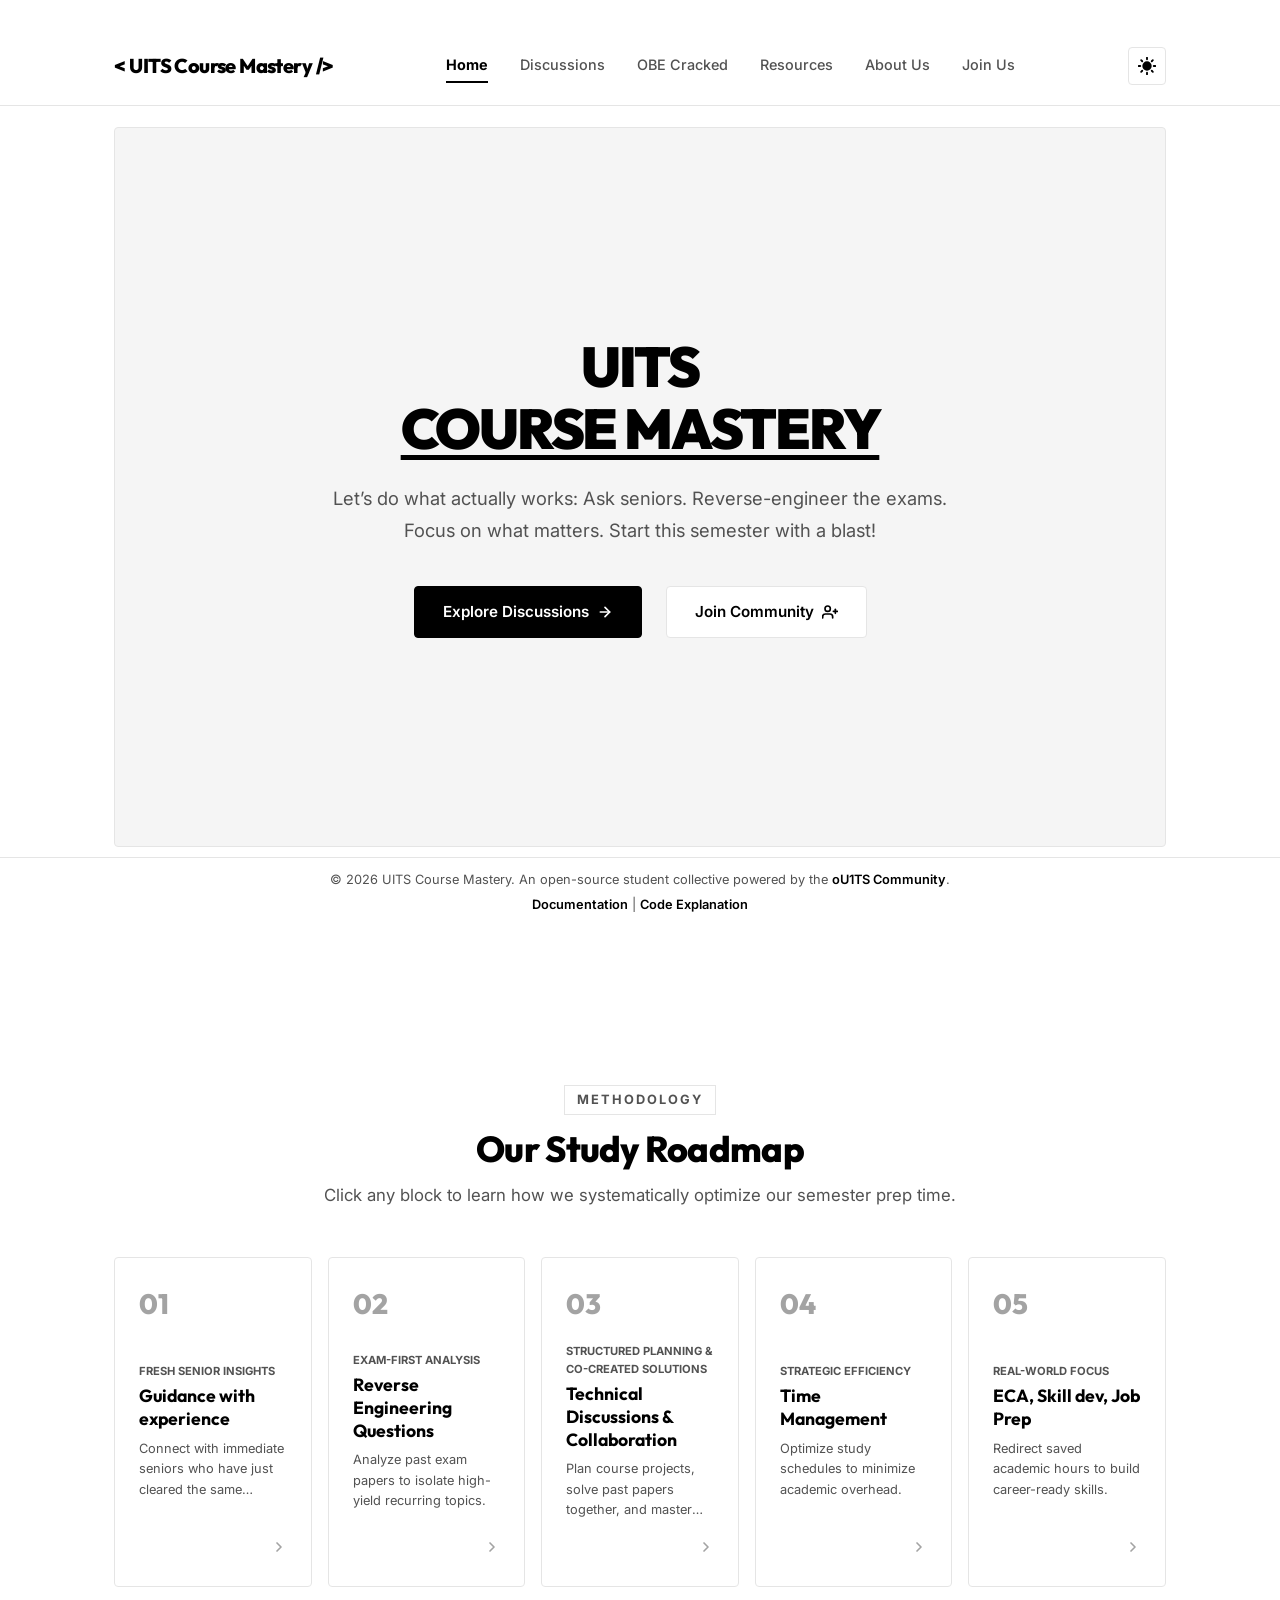
==== commit 640d9287: "added session and OBE cracked page" ====
--- a/index.html
+++ b/index.html
@@ -32,6 +32,7 @@
       <nav class="nav" id="main-nav" aria-label="Main Navigation">
         <a href="#home" class="nav-link active" data-section="home">Home</a>
         <a href="#discussions" class="nav-link" data-section="discussions">Discussions</a>
+        <a href="obe_cracked.html" class="nav-link">OBE Cracked</a>
         <a href="#resources" class="nav-link" data-section="resources">Resources</a>
         <a href="#about" class="nav-link" data-section="about">About Us</a>
         <a href="#join" class="nav-link" data-section="join">Join Us</a>
@@ -80,7 +81,8 @@
       <p>&copy; 2026 UITS Course Mastery. An open-source student collective powered by the <a
           href="https://ou1ts.github.io/" target="_blank" rel="noopener noreferrer">oU1TS Community</a>.</p>
       <p class="footer-links">
-        <a href="render.html?file=documentation.md" rel="noopener noreferrer">Documentation</a> | 
+
+        <a href="render.html?file=documentation.md" rel="noopener noreferrer">Documentation</a> |
         <a href="render.html?file=explain.md" rel="noopener noreferrer">Code Explanation</a>
       </p>
     </div>
@@ -110,8 +112,10 @@
       </div>
       <div class="modal-body">
         <h3 class="modal-title" style="font-size: 1.4rem; margin-bottom: 0.5rem;">Select Related Lecture</h3>
-        <p class="modal-description" style="margin-bottom: 1.5rem; font-size: 0.9rem;">This resource relates to multiple study sessions. Please choose one to view:</p>
-        <div id="lecture-links-list" class="modal-links" style="flex-direction: column; align-items: stretch; margin-top: 0; padding-top: 0; border-top: none; gap: 0.75rem;">
+        <p class="modal-description" style="margin-bottom: 1.5rem; font-size: 0.9rem;">This resource relates to multiple
+          study sessions. Please choose one to view:</p>
+        <div id="lecture-links-list" class="modal-links"
+          style="flex-direction: column; align-items: stretch; margin-top: 0; padding-top: 0; border-top: none; gap: 0.75rem;">
           <!-- Links populated dynamically -->
         </div>
       </div>
@@ -126,9 +130,12 @@
         <button id="notes-modal-close-btn" class="modal-close-btn" aria-label="Close modal">&times;</button>
       </div>
       <div class="modal-body">
-        <h3 id="notes-modal-title" class="modal-title" style="font-size: 1.4rem; margin-bottom: 0.5rem;">Select Lecture Notes</h3>
-        <p class="modal-description" style="margin-bottom: 1.5rem; font-size: 0.9rem;">Multiple note files are available for this session. Please select one to view:</p>
-        <div id="notes-links-list" class="modal-links" style="flex-direction: column; align-items: stretch; margin-top: 0; padding-top: 0; border-top: none; gap: 0.75rem;">
+        <h3 id="notes-modal-title" class="modal-title" style="font-size: 1.4rem; margin-bottom: 0.5rem;">Select Lecture
+          Notes</h3>
+        <p class="modal-description" style="margin-bottom: 1.5rem; font-size: 0.9rem;">Multiple note files are available
+          for this session. Please select one to view:</p>
+        <div id="notes-links-list" class="modal-links"
+          style="flex-direction: column; align-items: stretch; margin-top: 0; padding-top: 0; border-top: none; gap: 0.75rem;">
           <!-- Links populated dynamically -->
         </div>
       </div>
@@ -139,4 +146,4 @@
   <script src="app.js"></script>
 </body>
 
-</html>
+</html>
--- a/style.css
+++ b/style.css
@@ -220,12 +220,14 @@
   font-weight: 500;
   color: var(--text-secondary);
   padding: 0.25rem 0;
-  border-bottom: 1px solid transparent;
+  border-bottom: 2px solid transparent;
+  transition: all var(--transition-speed) ease;
 }
 
 .nav-link:hover,
 .nav-link.active {
   color: var(--text-primary);
+  font-weight: 700;
   border-color: var(--text-primary);
 }
 
@@ -912,11 +914,13 @@
   border: 1px solid var(--border-color);
   max-width: 550px;
   width: 100%;
+  max-width: calc(100vw - 3rem);
   border-radius: 4px;
   box-shadow: 0 20px 50px rgba(0, 0, 0, 0.5);
   transform: translateY(20px);
   transition: transform 0.25s ease;
   overflow: hidden;
+  box-sizing: border-box;
 }
 
 body.light-theme .modal-wrapper {
@@ -958,6 +962,9 @@
 
 .modal-body {
   padding: 2rem 1.5rem;
+  overflow: hidden;
+  box-sizing: border-box;
+  width: 100%;
 }
 
 .modal-title {
@@ -981,6 +988,10 @@
   margin-top: 1.5rem;
   border-top: 1px solid var(--border-color);
   padding-top: 1.25rem;
+  width: 100%;
+  max-width: 100%;
+  min-width: 0;
+  box-sizing: border-box;
 }
 
 .modal-link {
@@ -1146,6 +1157,11 @@
   overflow: visible !important;
 }
 
+.topic-title-text {
+  flex: 1;
+  text-align: center;
+}
+
 .course-title-text {
   flex: 1;
 }
@@ -1179,59 +1195,123 @@
 
 .lectures-grid {
   padding: 1.5rem;
-  display: grid;
-  grid-template-columns: repeat(auto-fill, minmax(280px, 1fr));
+  display: flex;
+  flex-direction: column;
   gap: 1.25rem;
 }
 
-.discussion-card {
-  border: 1px solid var(--border-color);
-  background-color: var(--bg-primary);
-  padding: 1.25rem;
-  border-radius: 4px;
-  display: flex;
-  flex-direction: column;
-  transition: all var(--transition-speed) ease;
-}
-
-.discussion-card:hover {
+.discussion-accordion-item {
+  border: 1px solid var(--border-color);
+  background-color: var(--bg-primary);
+  border-radius: 4px;
+  overflow: visible !important;
+  transition: border-color var(--transition-speed) ease;
+}
+
+.discussion-accordion-item:hover {
   border-color: var(--border-hover);
+}
+
+.discussion-accordion-header-wrapper {
+  display: flex;
+  align-items: flex-start;
+  justify-content: space-between;
+  padding: 1.25rem 1.5rem;
+  position: relative;
+}
+
+.discussion-accordion-header {
+  flex: 1;
+  background: none;
+  border: none;
+  padding: 0 2.5rem 0 0;
+  text-align: left;
+  cursor: pointer;
+  color: var(--text-primary);
+  position: relative;
+  font-family: inherit;
+}
+
+.discussion-header-meta {
+  display: flex;
+  align-items: center;
+  gap: 0.5rem;
+  margin-bottom: 0.6rem;
+  flex-wrap: wrap;
+}
+
+.id-tag {
+  font-size: 0.75rem;
+  font-weight: 700;
+  font-family: monospace;
+  padding: 2px 8px;
+  border: 1px solid var(--border-color);
   background-color: var(--bg-secondary);
-}
-
-.lecture-title {
-  font-family: var(--font-heading);
-  font-size: 1.1rem;
-  font-weight: 700;
-  margin-bottom: 0.5rem;
-}
-
-.lecture-instructor {
-  color: var(--text-secondary);
-  font-size: 0.85rem;
-  margin-bottom: 0.75rem;
+  color: var(--text-secondary);
+  border-radius: 4px;
+}
+
+.discussion-accordion-header .lecture-title {
+  margin-bottom: 0.35rem;
+}
+
+.discussion-accordion-header .lecture-instructor {
+  margin-bottom: 0;
+}
+
+.discussion-accordion-header .accordion-arrow {
+  position: absolute;
+  top: 0.2rem;
+  right: 0.5rem;
+  width: 18px;
+  height: 18px;
+  transition: transform var(--transition-speed) ease;
+}
+
+.discussion-accordion-header[aria-expanded="true"] .accordion-arrow {
+  transform: rotate(180deg);
+}
+
+.discussion-accordion-content {
+  max-height: 0;
+  overflow: hidden;
+  transition: max-height 0.3s cubic-bezier(0.4, 0, 0.2, 1);
+  border-top: 0px solid transparent;
+}
+
+.discussion-accordion-item.expanded .discussion-accordion-content,
+.discussion-accordion-header[aria-expanded="true"] + .discussion-accordion-content,
+.discussion-accordion-header[aria-expanded="true"] ~ .discussion-accordion-content {
+  border-top: 1px solid var(--border-color);
+  overflow: visible !important;
+}
+
+.discussion-card-body {
+  padding: 1.25rem 1.5rem;
+  background-color: var(--bg-secondary);
+  border-bottom-left-radius: 4px;
+  border-bottom-right-radius: 4px;
 }
 
 /* Card Nested Description Dropdown Styles */
 .card-desc-wrapper {
-  margin-top: 0.25rem;
-  margin-bottom: 1rem;
-  border: 1px solid var(--border-color);
-  border-radius: 4px;
-  background-color: var(--bg-secondary);
+  margin-bottom: 1.25rem;
+  border: 1px solid var(--border-color);
+  border-radius: 4px;
+  background-color: var(--bg-primary);
   overflow: hidden;
 }
 
 .card-desc-toggle {
   width: 100%;
-  padding: 0.5rem 0.75rem;
+  padding: 0.6rem 1rem;
   display: flex;
   align-items: center;
   justify-content: space-between;
   background: none;
   border: none;
   font-family: var(--font-body);
-  font-size: 0.8rem;
+  font-size: 0.825rem;
   font-weight: 600;
   color: var(--text-secondary);
   cursor: pointer;
@@ -1240,7 +1320,7 @@
 
 .card-desc-toggle:hover {
   color: var(--text-primary);
-  background-color: var(--bg-primary);
+  background-color: var(--bg-secondary);
 }
 
 .card-desc-toggle .accordion-arrow {
@@ -1260,17 +1340,30 @@
   border-top: 0px solid transparent;
 }
 
-.card-desc-toggle[aria-expanded="true"]+.card-desc-content {
+.card-desc-toggle[aria-expanded="true"] + .card-desc-content {
   border-top: 1px solid var(--border-color);
-  padding: 0.75rem;
+  padding: 0.85rem 1rem;
   background-color: var(--bg-primary);
 }
 
 .card-desc-text {
-  font-size: 0.825rem;
-  line-height: 1.5;
+  font-size: 0.85rem;
+  line-height: 1.6;
   color: var(--text-secondary);
   margin: 0;
+}
+
+.lecture-title {
+  font-family: var(--font-heading);
+  font-size: 1.1rem;
+  font-weight: 700;
+  margin-bottom: 0.5rem;
+}
+
+.lecture-instructor {
+  color: var(--text-secondary);
+  font-size: 0.85rem;
+  margin-bottom: 0.75rem;
 }
 
 
@@ -1506,6 +1599,11 @@
   text-align: left;
   transition: all var(--transition-speed) ease;
   cursor: pointer;
+  width: 100%;
+  max-width: 100%;
+  min-width: 0;
+  box-sizing: border-box;
+  overflow: hidden;
 }
 
 .select-modal-link:hover {
@@ -1518,11 +1616,26 @@
   font-size: 0.95rem;
   color: var(--text-primary);
   margin-bottom: 0.25rem;
+  white-space: nowrap;
+  overflow: hidden;
+  text-overflow: ellipsis;
+  display: block;
+  width: 100%;
+  max-width: 100%;
+  min-width: 0;
 }
 
 .select-modal-link .course-name-sub {
   font-size: 0.8rem;
   color: var(--text-secondary);
+  white-space: nowrap;
+  overflow: hidden;
+  text-overflow: ellipsis;
+  display: block;
+  width: 100%;
+  max-width: 100%;
+  min-width: 0;
+  word-break: break-all;
 }
 
 /* Copy ID Link Buttons */
@@ -1561,4 +1674,716 @@
 .btn-copy-id.copy-success {
   border-color: rgba(16, 185, 129, 0.3);
   background-color: rgba(16, 185, 129, 0.05);
+}
+
+/* ==========================================================================
+   OBE Cracked - Component & Page Styles (Pure Black & High Contrast)
+   ========================================================================== */
+
+/* OBE Hero Section */
+.obe-hero-section {
+  padding: 3rem 1.5rem 2rem;
+  max-width: var(--container-max-width);
+  margin: 0 auto;
+}
+
+.obe-hero-container {
+  display: flex;
+  flex-direction: column;
+  align-items: flex-start;
+  gap: 1rem;
+}
+
+.obe-badge {
+  display: inline-block;
+  font-family: var(--font-heading);
+  font-size: 0.75rem;
+  font-weight: 700;
+  text-transform: uppercase;
+  letter-spacing: 0.08em;
+  padding: 0.25rem 0.75rem;
+  border-radius: 4px;
+  background-color: var(--bg-tertiary);
+  color: var(--text-primary);
+  border: 1px solid var(--border-color);
+}
+
+.obe-hero-title {
+  font-family: var(--font-heading);
+  font-size: 2.75rem;
+  font-weight: 900;
+  line-height: 1.1;
+  color: var(--text-primary);
+  letter-spacing: -0.02em;
+}
+
+.obe-hero-tagline {
+  font-family: var(--font-body);
+  font-size: 1.25rem;
+  color: var(--text-secondary);
+  max-width: 700px;
+}
+
+/* Narrative Box (Academic vs Real World) */
+.obe-narrative-box {
+  width: 100%;
+  margin-top: 1rem;
+  display: flex;
+  flex-direction: row;
+  align-items: stretch;
+  background-color: var(--bg-secondary);
+  border: 1px solid var(--border-color);
+  border-radius: 8px;
+  overflow: hidden;
+  cursor: pointer;
+  user-select: none;
+  transition: border-color var(--transition-speed) ease;
+}
+
+.obe-narrative-box:hover,
+.obe-narrative-box:focus {
+  border-color: var(--border-hover);
+  outline: none;
+}
+
+.obe-narrative-column {
+  flex: 1;
+  padding: 1.5rem;
+}
+
+.obe-narrative-column.academic {
+  border-right: 1px solid var(--border-color);
+  background-color: var(--bg-primary);
+}
+
+.obe-narrative-column.engineering {
+  background-color: var(--bg-secondary);
+}
+
+.obe-narrative-header {
+  display: flex;
+  align-items: center;
+  justify-content: space-between;
+  gap: 0.5rem;
+  margin-bottom: 0.75rem;
+  flex-wrap: wrap;
+}
+
+.obe-narrative-label {
+  font-family: var(--font-heading);
+  font-size: 0.85rem;
+  font-weight: 800;
+  text-transform: uppercase;
+  letter-spacing: 0.05em;
+}
+
+.obe-narrative-context {
+  font-family: var(--font-heading);
+  font-size: 0.75rem;
+  font-weight: 700;
+  color: var(--text-secondary);
+  background-color: var(--bg-tertiary);
+  padding: 0.15rem 0.5rem;
+  border-radius: 4px;
+  border: 1px solid var(--border-color);
+}
+
+.obe-cycle-hint {
+  font-family: var(--font-heading);
+  font-size: 0.7rem;
+  font-weight: 700;
+  color: #2563eb;
+  text-transform: uppercase;
+  letter-spacing: 0.05em;
+}
+
+body.light-theme .obe-cycle-hint {
+  color: #1d4ed8;
+}
+
+.obe-narrative-column.academic .obe-narrative-label {
+  color: var(--text-muted);
+}
+
+.obe-narrative-column.engineering .obe-narrative-label {
+  color: #2563eb;
+}
+
+body.light-theme .obe-narrative-column.engineering .obe-narrative-label {
+  color: #1d4ed8;
+}
+
+.obe-narrative-context,
+.obe-narrative-text {
+  transition: opacity 0.18s cubic-bezier(0.4, 0, 0.2, 1), transform 0.18s cubic-bezier(0.4, 0, 0.2, 1);
+}
+
+.obe-narrative-context.cycling,
+.obe-narrative-text.cycling {
+  opacity: 0;
+  transform: translateY(-6px);
+}
+
+.obe-narrative-text {
+  font-family: var(--font-body);
+  font-size: 0.95rem;
+  line-height: 1.6;
+  color: var(--text-primary);
+}
+
+.obe-narrative-divider {
+  display: flex;
+  flex-direction: column;
+  align-items: center;
+  justify-content: center;
+  gap: 0.35rem;
+  padding: 0 1rem;
+  font-family: var(--font-heading);
+  font-size: 0.75rem;
+  font-weight: 900;
+  color: var(--text-muted);
+  background-color: var(--bg-tertiary);
+  border-left: 1px solid var(--border-color);
+  border-right: 1px solid var(--border-color);
+}
+
+.obe-vs-badge {
+  font-weight: 900;
+  letter-spacing: 0.05em;
+  color: var(--text-primary);
+}
+
+.obe-narrative-counter {
+  font-size: 0.7rem;
+  font-weight: 800;
+  color: var(--text-secondary);
+  background-color: var(--bg-primary);
+  padding: 2px 6px;
+  border-radius: 10px;
+  border: 1px solid var(--border-color);
+  white-space: nowrap;
+}
+
+/* OBE Filters Section */
+.obe-filters-section {
+  padding: 1.5rem 1.5rem;
+  max-width: var(--container-max-width);
+  margin: 0 auto;
+}
+
+.obe-filters-container {
+  display: flex;
+  flex-direction: column;
+  gap: 1.25rem;
+}
+
+.obe-course-selector-wrapper {
+  display: flex;
+  align-items: center;
+  gap: 1rem;
+}
+
+.obe-filter-label {
+  font-family: var(--font-heading);
+  font-size: 0.9rem;
+  font-weight: 700;
+  color: var(--text-primary);
+  white-space: nowrap;
+}
+
+.obe-course-select {
+  padding: 0.65rem 1rem;
+  font-family: var(--font-body);
+  font-size: 0.95rem;
+  font-weight: 600;
+  color: var(--text-primary);
+  background-color: var(--bg-secondary);
+  border: 1px solid var(--border-color);
+  border-radius: 6px;
+  cursor: pointer;
+  outline: none;
+  min-width: 280px;
+  transition: border-color var(--transition-speed) ease;
+}
+
+.obe-course-select:hover,
+.obe-course-select:focus {
+  border-color: var(--border-hover);
+}
+
+/* Category Filter Tabs */
+.obe-category-tabs {
+  display: flex;
+  flex-wrap: wrap;
+  gap: 0.5rem;
+  border-bottom: 1px solid var(--border-color);
+  padding-bottom: 0.75rem;
+}
+
+.obe-filter-tab {
+  padding: 0.5rem 1rem;
+  font-family: var(--font-heading);
+  font-size: 0.85rem;
+  font-weight: 700;
+  color: var(--text-secondary);
+  background-color: var(--bg-primary);
+  border: 1px solid var(--border-color);
+  border-radius: 6px;
+  cursor: pointer;
+  transition: all var(--transition-speed) ease;
+}
+
+.obe-filter-tab:hover {
+  color: var(--text-primary);
+  border-color: var(--border-hover);
+}
+
+.obe-filter-tab.active {
+  color: var(--bg-primary);
+  background-color: var(--text-primary);
+  border-color: var(--text-primary);
+}
+
+/* Outcome Mapping Cards Section */
+.obe-cards-section {
+  padding: 1.5rem 1.5rem 3rem;
+  max-width: var(--container-max-width);
+  margin: 0 auto;
+}
+
+.obe-cards-container {
+  display: flex;
+  flex-direction: column;
+  gap: 1.5rem;
+}
+
+.obe-section-header {
+  display: flex;
+  align-items: flex-end;
+  justify-content: space-between;
+  gap: 1rem;
+}
+
+.obe-section-title {
+  font-family: var(--font-heading);
+  font-size: 1.75rem;
+  font-weight: 800;
+  color: var(--text-primary);
+}
+
+.obe-section-desc {
+  font-family: var(--font-body);
+  font-size: 0.95rem;
+  color: var(--text-secondary);
+  margin-top: 0.5rem;
+  max-width: 650px;
+}
+
+.obe-cards-count {
+  font-family: var(--font-heading);
+  font-size: 0.85rem;
+  font-weight: 700;
+  color: var(--text-muted);
+}
+
+.obe-cards-grid {
+  display: grid;
+  grid-template-columns: repeat(auto-fill, minmax(480px, 1fr));
+  gap: 1.5rem;
+}
+
+/* Individual Outcome Card */
+.obe-card {
+  background-color: var(--bg-secondary);
+  border: 1px solid var(--border-color);
+  border-radius: 8px;
+  padding: 1.5rem;
+  display: flex;
+  flex-direction: column;
+  gap: 1rem;
+  transition: border-color var(--transition-speed) ease;
+}
+
+.obe-card:hover {
+  border-color: var(--border-hover);
+}
+
+.obe-card-header {
+  display: flex;
+  align-items: center;
+  justify-content: space-between;
+  gap: 0.75rem;
+  border-bottom: 1px solid var(--border-color);
+  padding-bottom: 0.75rem;
+}
+
+.obe-card-badge-group {
+  display: flex;
+  align-items: center;
+  gap: 0.5rem;
+}
+
+.obe-tag {
+  font-family: var(--font-heading);
+  font-size: 0.75rem;
+  font-weight: 800;
+  padding: 0.2rem 0.5rem;
+  border-radius: 4px;
+  letter-spacing: 0.05em;
+  text-transform: uppercase;
+}
+
+.obe-tag-co {
+  background-color: var(--bg-tertiary);
+  color: var(--text-primary);
+  border: 1px solid var(--border-color);
+}
+
+.obe-tag-po1 {
+  background-color: #1e3a8a;
+  color: #93c5fd;
+  border: 1px solid #2563eb;
+}
+
+.obe-tag-po3 {
+  background-color: #064e3b;
+  color: #6ee7b7;
+  border: 1px solid #059669;
+}
+
+.obe-tag-po5 {
+  background-color: #4c1d95;
+  color: #c4b5fd;
+  border: 1px solid #7c3aed;
+}
+
+.obe-tag-po9_po10 {
+  background-color: #78350f;
+  color: #fde68a;
+  border: 1px solid #d97706;
+}
+
+body.light-theme .obe-tag-po1 {
+  background-color: #eff6ff;
+  color: #1d4ed8;
+  border-color: #93c5fd;
+}
+
+body.light-theme .obe-tag-po3 {
+  background-color: #ecfdf5;
+  color: #047857;
+  border-color: #6ee7b7;
+}
+
+body.light-theme .obe-tag-po5 {
+  background-color: #f5f3ff;
+  color: #6d28d9;
+  border-color: #c4b5fd;
+}
+
+body.light-theme .obe-tag-po9_po10 {
+  background-color: #fffbeb;
+  color: #b45309;
+  border-color: #fde68a;
+}
+
+.obe-bloom-tag {
+  font-family: var(--font-heading);
+  font-size: 0.75rem;
+  font-weight: 700;
+  color: var(--text-secondary);
+}
+
+.obe-card-block {
+  display: flex;
+  flex-direction: column;
+  gap: 0.35rem;
+}
+
+.obe-block-label {
+  font-family: var(--font-heading);
+  font-size: 0.75rem;
+  font-weight: 800;
+  text-transform: uppercase;
+  letter-spacing: 0.05em;
+  color: var(--text-muted);
+}
+
+.obe-formal-text {
+  font-family: var(--font-body);
+  font-size: 0.9rem;
+  line-height: 1.5;
+  color: var(--text-secondary);
+  font-style: italic;
+}
+
+.obe-practical-text {
+  font-family: var(--font-body);
+  font-size: 0.95rem;
+  line-height: 1.5;
+  color: var(--text-primary);
+  font-weight: 500;
+}
+
+.obe-applied-text {
+  font-family: var(--font-body);
+  font-size: 0.9rem;
+  line-height: 1.5;
+  color: var(--text-primary);
+  background-color: var(--bg-primary);
+  padding: 0.65rem 0.85rem;
+  border: 1px solid var(--border-color);
+  border-radius: 6px;
+}
+
+.obe-resume-box {
+  background-color: var(--bg-primary);
+  border-left: 3px solid #2563eb;
+  padding: 0.75rem 1rem;
+  border-radius: 0 6px 6px 0;
+}
+
+body.light-theme .obe-resume-box {
+  border-left-color: #1d4ed8;
+  background-color: #f8fafc;
+}
+
+.obe-resume-text {
+  font-family: var(--font-body);
+  font-size: 0.9rem;
+  line-height: 1.5;
+  color: var(--text-primary);
+  font-weight: 600;
+}
+
+/* Sandbox Section */
+.obe-sandbox-section {
+  padding: 3rem 1.5rem 4rem;
+  background-color: var(--bg-secondary);
+  border-top: 1px solid var(--border-color);
+}
+
+.obe-sandbox-container {
+  max-width: var(--container-max-width);
+  margin: 0 auto;
+  display: flex;
+  flex-direction: column;
+  gap: 2rem;
+}
+
+.obe-sandbox-layout {
+  display: grid;
+  grid-template-columns: 1fr 1fr;
+  gap: 2rem;
+}
+
+.obe-sandbox-subtitle {
+  font-family: var(--font-heading);
+  font-size: 1.15rem;
+  font-weight: 800;
+  color: var(--text-primary);
+  margin-bottom: 1rem;
+}
+
+.obe-sandbox-checklist-wrapper,
+.obe-sandbox-dashboard-wrapper {
+  background-color: var(--bg-primary);
+  border: 1px solid var(--border-color);
+  border-radius: 8px;
+  padding: 1.5rem;
+}
+
+.obe-sandbox-checklist {
+  display: flex;
+  flex-direction: column;
+  gap: 0.75rem;
+}
+
+.obe-task-item {
+  display: flex;
+  align-items: flex-start;
+  gap: 0.75rem;
+  padding: 0.85rem;
+  background-color: var(--bg-secondary);
+  border: 1px solid var(--border-color);
+  border-radius: 6px;
+  cursor: pointer;
+  transition: all var(--transition-speed) ease;
+}
+
+.obe-task-item:hover {
+  border-color: var(--border-hover);
+}
+
+.obe-task-checkbox {
+  margin-top: 0.2rem;
+  width: 18px;
+  height: 18px;
+  accent-color: #2563eb;
+  cursor: pointer;
+}
+
+.obe-task-content {
+  display: flex;
+  flex-direction: column;
+  gap: 0.25rem;
+}
+
+.obe-task-title {
+  font-family: var(--font-heading);
+  font-size: 0.95rem;
+  font-weight: 700;
+  color: var(--text-primary);
+}
+
+.obe-task-desc {
+  font-family: var(--font-body);
+  font-size: 0.85rem;
+  color: var(--text-secondary);
+  line-height: 1.4;
+}
+
+/* PO Status Cards Dashboard */
+.obe-sandbox-po-badges {
+  display: flex;
+  flex-direction: column;
+  gap: 0.65rem;
+  margin-bottom: 1.5rem;
+}
+
+.obe-po-status-card {
+  display: flex;
+  align-items: center;
+  justify-content: space-between;
+  padding: 0.75rem 1rem;
+  background-color: var(--bg-secondary);
+  border: 1px solid var(--border-color);
+  border-radius: 6px;
+  transition: all var(--transition-speed) ease;
+}
+
+.obe-po-status-card.active {
+  border-color: #2563eb;
+  background-color: rgba(37, 99, 235, 0.08);
+}
+
+body.light-theme .obe-po-status-card.active {
+  border-color: #1d4ed8;
+  background-color: #eff6ff;
+}
+
+.obe-po-status-header {
+  display: flex;
+  align-items: center;
+  gap: 0.75rem;
+}
+
+.obe-po-code {
+  font-family: var(--font-heading);
+  font-size: 0.8rem;
+  font-weight: 800;
+  padding: 0.15rem 0.45rem;
+  border-radius: 4px;
+  background-color: var(--bg-tertiary);
+  color: var(--text-primary);
+}
+
+.obe-po-title {
+  font-family: var(--font-heading);
+  font-size: 0.9rem;
+  font-weight: 700;
+  color: var(--text-primary);
+}
+
+.obe-po-status-indicator {
+  font-family: var(--font-heading);
+  font-size: 0.75rem;
+  font-weight: 800;
+  text-transform: uppercase;
+  letter-spacing: 0.05em;
+  padding: 0.2rem 0.5rem;
+  border-radius: 4px;
+  color: var(--text-muted);
+  background-color: var(--bg-primary);
+  border: 1px solid var(--border-color);
+}
+
+.obe-po-status-card.active .obe-po-status-indicator {
+  color: #2563eb;
+  border-color: #2563eb;
+  background-color: var(--bg-primary);
+}
+
+body.light-theme .obe-po-status-card.active .obe-po-status-indicator {
+  color: #1d4ed8;
+  border-color: #1d4ed8;
+}
+
+/* Log Box */
+.obe-sandbox-log-box {
+  background-color: var(--bg-secondary);
+  border: 1px solid var(--border-color);
+  border-radius: 6px;
+  padding: 1rem;
+}
+
+.obe-log-title {
+  font-family: var(--font-heading);
+  font-size: 0.85rem;
+  font-weight: 800;
+  text-transform: uppercase;
+  letter-spacing: 0.05em;
+  color: var(--text-muted);
+  margin-bottom: 0.75rem;
+}
+
+.obe-log-content {
+  font-family: var(--font-body);
+  font-size: 0.85rem;
+  line-height: 1.5;
+  color: var(--text-secondary);
+  display: flex;
+  flex-direction: column;
+  gap: 0.5rem;
+}
+
+.obe-log-empty {
+  font-style: italic;
+  color: var(--text-muted);
+}
+
+.obe-log-item {
+  padding: 0.5rem;
+  background-color: var(--bg-primary);
+  border-left: 2px solid #2563eb;
+  border-radius: 0 4px 4px 0;
+  color: var(--text-primary);
+}
+
+/* Responsive Media Queries for OBE */
+@media (max-width: 900px) {
+  .obe-sandbox-layout {
+    grid-template-columns: 1fr;
+  }
+  
+  .obe-cards-grid {
+    grid-template-columns: 1fr;
+  }
+
+  .obe-narrative-box {
+    flex-direction: column;
+  }
+
+  .obe-narrative-column.academic {
+    border-right: none;
+    border-bottom: 1px solid var(--border-color);
+  }
+
+  .obe-narrative-divider {
+    padding: 0.5rem;
+    border-left: none;
+    border-right: none;
+    border-top: 1px solid var(--border-color);
+    border-bottom: 1px solid var(--border-color);
+  }
 }
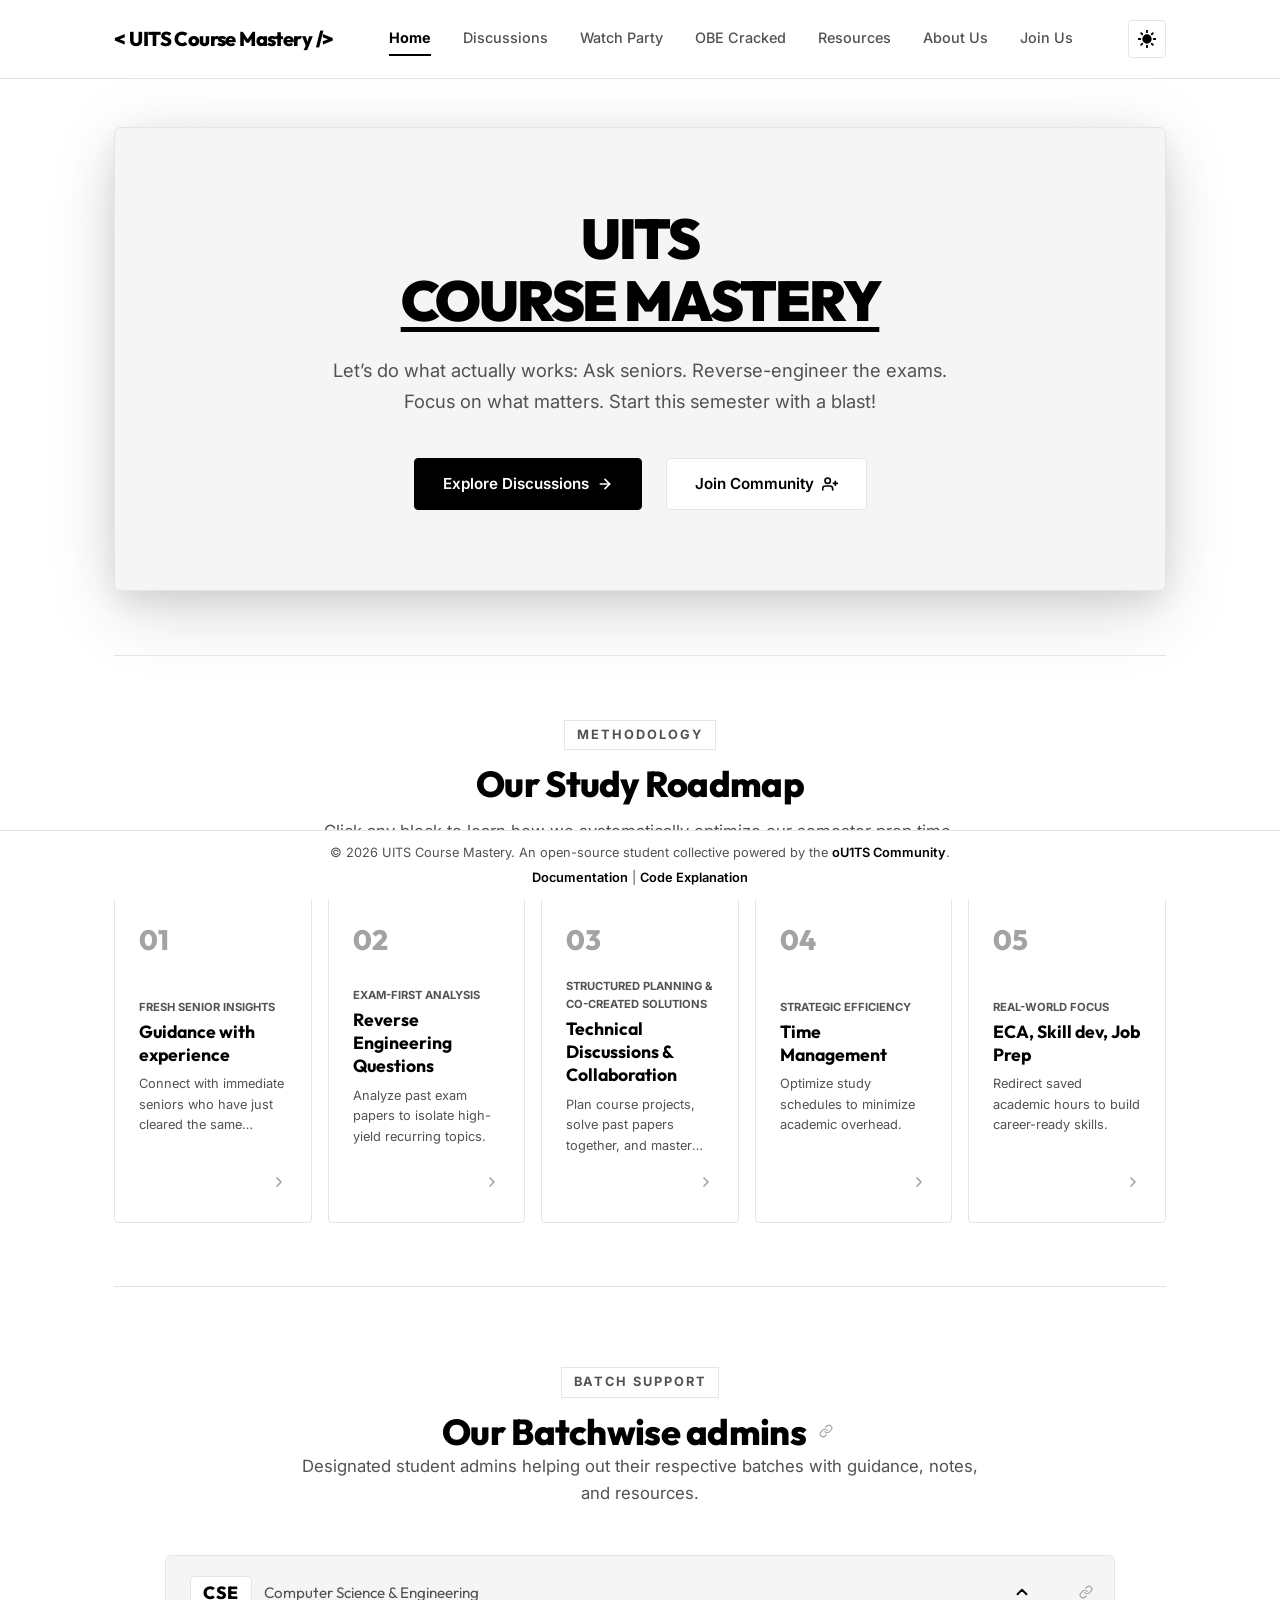
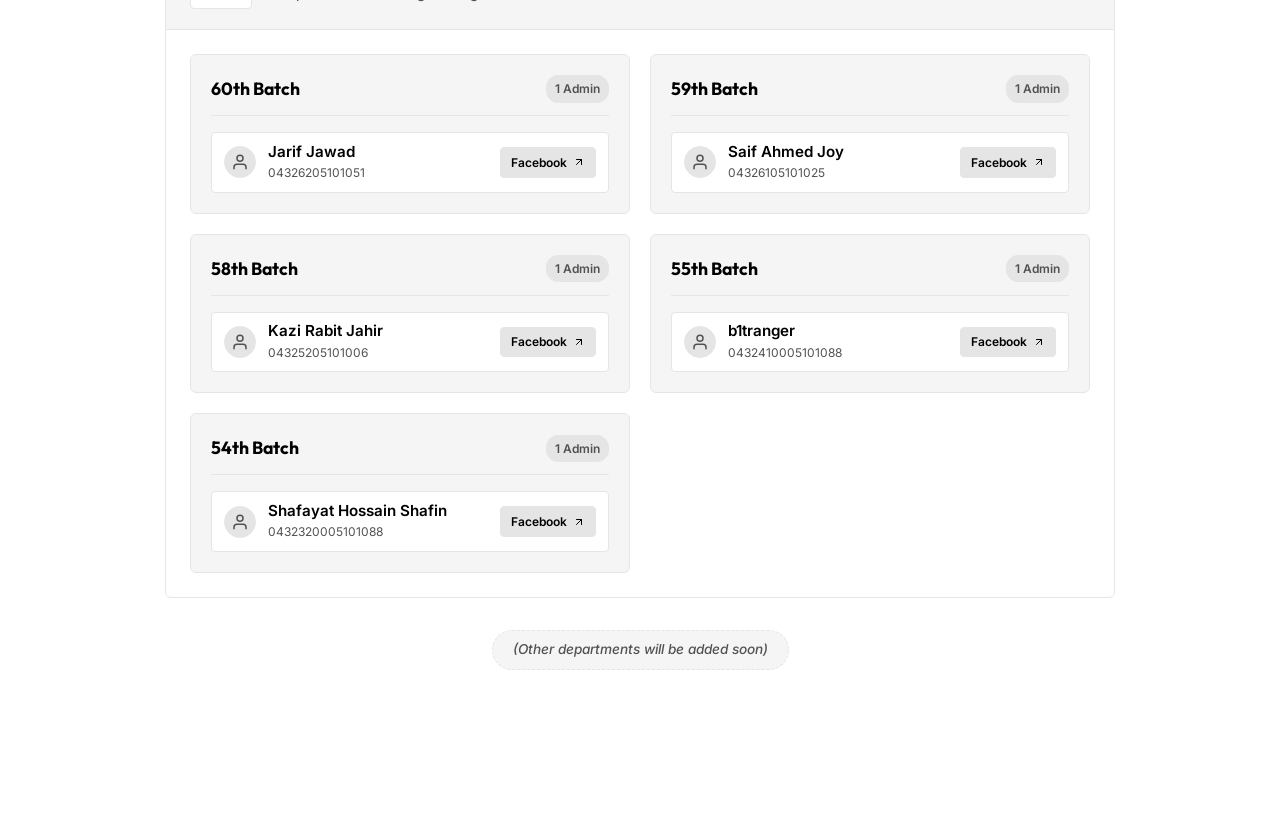
==== commit e5f2af9d: "feat: add watch party feature and eca discussions section" ====
--- a/index.html
+++ b/index.html
@@ -32,6 +32,7 @@
       <nav class="nav" id="main-nav" aria-label="Main Navigation">
         <a href="#home" class="nav-link active" data-section="home">Home</a>
         <a href="#discussions" class="nav-link" data-section="discussions">Discussions</a>
+        <a href="#watch-party" class="nav-link" data-section="watch-party">Watch Party</a>
         <a href="obe_cracked.html" class="nav-link">OBE Cracked</a>
         <a href="#resources" class="nav-link" data-section="resources">Resources</a>
         <a href="#about" class="nav-link" data-section="about">About Us</a>
--- a/style.css
+++ b/style.css
@@ -28,6 +28,7 @@
 
   --transition-speed: 0.25s;
   --container-max-width: 1100px;
+  --hero-shadow: 0 0 50px rgba(255, 255, 255, 0.12), 0 20px 40px rgba(255, 255, 255, 0.06), 0 0 100px rgba(255, 255, 255, 0.04);
 }
 
 /* --- Light Theme Variables --- */
@@ -50,6 +51,7 @@
   --btn-primary-text: #ffffff;
   --btn-secondary-bg: #ffffff;
   --btn-secondary-text: #000000;
+  --hero-shadow: 0 25px 70px rgba(0, 0, 0, 0.12), 0 10px 30px rgba(0, 0, 0, 0.08), 0 0 80px rgba(0, 0, 0, 0.06);
 }
 
 /* ==========================================================================
@@ -213,6 +215,14 @@
   display: flex;
   align-items: center;
   gap: 2rem;
+  overflow-x: auto;
+  scrollbar-width: none;        /* Firefox */
+  -ms-overflow-style: none;     /* IE/Edge */
+  scroll-behavior: smooth;
+}
+
+.nav::-webkit-scrollbar {
+  display: none;                /* Chrome/Safari */
 }
 
 .nav-link {
@@ -301,7 +311,9 @@
   border: 1px solid var(--border-color);
   text-align: center;
   background-color: var(--bg-secondary);
-  border-radius: 4px;
+  border-radius: 6px;
+  box-shadow: var(--hero-shadow);
+  transition: box-shadow var(--transition-speed) ease, border-color var(--transition-speed) ease, background-color var(--transition-speed) ease;
 }
 
 .hero-title {
@@ -370,6 +382,29 @@
   width: 16px;
   height: 16px;
   stroke-width: 2.5;
+}
+
+/* Roadmap Container & Bounce Animation */
+.roadmap-container {
+  will-change: transform;
+}
+
+.roadmap-container.bounce-active {
+  animation: singleRoadmapBounce 0.8s cubic-bezier(0.25, 1, 0.5, 1);
+}
+
+@keyframes singleRoadmapBounce {
+  0% {
+    transform: translateY(0);
+  }
+
+  45% {
+    transform: translateY(-12px);
+  }
+
+  100% {
+    transform: translateY(0);
+  }
 }
 
 /* Roadmap Grid */
@@ -912,9 +947,8 @@
 .modal-wrapper {
   background-color: var(--bg-primary);
   border: 1px solid var(--border-color);
-  max-width: 550px;
   width: 100%;
-  max-width: calc(100vw - 3rem);
+  max-width: min(800px, calc(100vw - 3rem));
   border-radius: 4px;
   box-shadow: 0 20px 50px rgba(0, 0, 0, 0.5);
   transform: translateY(20px);
@@ -1280,8 +1314,8 @@
 }
 
 .discussion-accordion-item.expanded .discussion-accordion-content,
-.discussion-accordion-header[aria-expanded="true"] + .discussion-accordion-content,
-.discussion-accordion-header[aria-expanded="true"] ~ .discussion-accordion-content {
+.discussion-accordion-header[aria-expanded="true"]+.discussion-accordion-content,
+.discussion-accordion-header[aria-expanded="true"]~.discussion-accordion-content {
   border-top: 1px solid var(--border-color);
   overflow: visible !important;
 }
@@ -1340,7 +1374,7 @@
   border-top: 0px solid transparent;
 }
 
-.card-desc-toggle[aria-expanded="true"] + .card-desc-content {
+.card-desc-toggle[aria-expanded="true"]+.card-desc-content {
   border-top: 1px solid var(--border-color);
   padding: 0.85rem 1rem;
   background-color: var(--bg-primary);
@@ -1553,36 +1587,7 @@
   }
 }
 
-/* ==========================================================================
-   Scroll Snap & Viewport Snapping (Home View)
-   ========================================================================== */
-@media (min-width: 769px) {
-  html:has(#home-view) {
-    scroll-snap-type: y mandatory;
-    scroll-behavior: smooth;
-  }
-
-  html:has(#home-view) .hero-wrapper {
-    height: calc(100vh - 180px);
-    /* Fill screen space minus header and persistent footer */
-    scroll-snap-align: start;
-    scroll-margin-top: 100px;
-    display: flex;
-    flex-direction: column;
-    justify-content: center;
-    box-sizing: border-box;
-  }
-
-  html:has(#home-view) .roadmap-container {
-    height: calc(100vh - 180px);
-    scroll-snap-align: start;
-    scroll-margin-top: 100px;
-    display: flex;
-    flex-direction: column;
-    justify-content: center;
-    box-sizing: border-box;
-  }
-}
+
 
 /* ==========================================================================
    Select Related Lecture Modal & Copy Link Button Styles
@@ -2365,7 +2370,7 @@
   .obe-sandbox-layout {
     grid-template-columns: 1fr;
   }
-  
+
   .obe-cards-grid {
     grid-template-columns: 1fr;
   }
@@ -2386,4 +2391,588 @@
     border-top: 1px solid var(--border-color);
     border-bottom: 1px solid var(--border-color);
   }
-}+}
+
+/* ==========================================================================
+   Homepage Batchwise Admins Dropdown Styles
+   ========================================================================== */
+.admins-container {
+  max-width: 950px;
+  margin: 0 auto;
+  padding: 1rem 0;
+}
+
+.admins-dropdown-wrapper {
+  display: flex;
+  flex-direction: column;
+  gap: 1.5rem;
+}
+
+.departments-accordion {
+  display: flex;
+  flex-direction: column;
+  gap: 1rem;
+}
+
+.dept-accordion-item {
+  border: 1px solid var(--border-color);
+  border-radius: 6px;
+  background-color: var(--bg-secondary);
+  overflow: hidden;
+  transition: border-color var(--transition-speed) ease;
+}
+
+.dept-accordion-item:hover {
+  border-color: var(--border-hover);
+}
+
+.dept-accordion-header {
+  width: 100%;
+  padding: 1.25rem 1.5rem;
+  display: flex;
+  align-items: center;
+  justify-content: space-between;
+  text-align: left;
+  background: var(--bg-secondary);
+  font-family: var(--font-heading);
+  font-size: 1.25rem;
+  font-weight: 700;
+  cursor: pointer;
+  border: none;
+  color: var(--text-primary);
+  transition: background-color var(--transition-speed) ease;
+}
+
+.dept-accordion-header:hover {
+  background-color: var(--bg-tertiary);
+}
+
+.dept-header-info {
+  display: flex;
+  align-items: center;
+  gap: 0.75rem;
+}
+
+.dept-name-tag {
+  font-size: 1.1rem;
+  font-weight: 800;
+  letter-spacing: 0.05em;
+  color: var(--text-primary);
+  background-color: var(--bg-primary);
+  border: 1px solid var(--border-color);
+  padding: 0.25rem 0.75rem;
+  border-radius: 4px;
+}
+
+.dept-full-name {
+  font-size: 0.95rem;
+  font-weight: 400;
+  color: var(--text-secondary);
+}
+
+.dept-accordion-header[aria-expanded="true"] .accordion-arrow {
+  transform: rotate(180deg);
+}
+
+.dept-accordion-content {
+  max-height: 0;
+  overflow: hidden;
+  transition: max-height 0.35s cubic-bezier(0.4, 0, 0.2, 1);
+  background-color: var(--bg-primary);
+}
+
+.dept-accordion-item.expanded .dept-accordion-content,
+.dept-accordion-header[aria-expanded="true"] + .dept-accordion-content {
+  border-top: 1px solid var(--border-color);
+  padding: 1.5rem;
+}
+
+.dept-batches-grid {
+  display: grid;
+  grid-template-columns: repeat(auto-fill, minmax(380px, 1fr));
+  gap: 1.25rem;
+}
+
+@media (max-width: 640px) {
+  .dept-batches-grid {
+    grid-template-columns: 1fr;
+  }
+  .dept-full-name {
+    display: none;
+  }
+}
+
+.batch-card {
+  border: 1px solid var(--border-color);
+  border-radius: 6px;
+  background-color: var(--bg-secondary);
+  padding: 1.25rem;
+  display: flex;
+  flex-direction: column;
+  gap: 1rem;
+  transition: border-color var(--transition-speed) ease;
+}
+
+.batch-card:hover {
+  border-color: var(--border-hover);
+}
+
+.batch-card-header {
+  display: flex;
+  align-items: center;
+  justify-content: space-between;
+  padding-bottom: 0.75rem;
+  border-bottom: 1px solid var(--border-color);
+}
+
+.batch-title {
+  font-family: var(--font-heading);
+  font-size: 1.1rem;
+  font-weight: 700;
+  color: var(--text-primary);
+  margin: 0;
+}
+
+.batch-badge {
+  font-size: 0.75rem;
+  font-weight: 600;
+  color: var(--text-secondary);
+  background-color: var(--bg-tertiary);
+  padding: 0.2rem 0.5rem;
+  border-radius: 12px;
+  border: 1px solid var(--border-color);
+}
+
+.batch-admins-list {
+  display: flex;
+  flex-direction: column;
+  gap: 0.75rem;
+}
+
+.admin-member-card {
+  display: flex;
+  align-items: center;
+  justify-content: space-between;
+  gap: 0.75rem;
+  padding: 0.6rem 0.75rem;
+  border-radius: 4px;
+  background-color: var(--bg-primary);
+  border: 1px solid var(--border-color);
+}
+
+.admin-info {
+  display: flex;
+  align-items: center;
+  gap: 0.75rem;
+}
+
+.admin-avatar-placeholder {
+  width: 32px;
+  height: 32px;
+  border-radius: 50%;
+  background-color: var(--bg-tertiary);
+  border: 1px solid var(--border-color);
+  display: flex;
+  align-items: center;
+  justify-content: center;
+  color: var(--text-secondary);
+  flex-shrink: 0;
+}
+
+.admin-avatar-placeholder svg {
+  width: 18px;
+  height: 18px;
+}
+
+.admin-details {
+  display: flex;
+  flex-direction: column;
+}
+
+.admin-name {
+  font-size: 0.95rem;
+  font-weight: 600;
+  color: var(--text-primary);
+  line-height: 1.2;
+}
+
+.admin-role {
+  font-size: 0.75rem;
+  color: var(--text-secondary);
+  margin-top: 2px;
+}
+
+.admin-contact-btn {
+  display: inline-flex;
+  align-items: center;
+  gap: 0.35rem;
+  padding: 0.3rem 0.65rem;
+  font-size: 0.75rem;
+  font-weight: 600;
+  color: var(--text-primary);
+  background-color: var(--bg-tertiary);
+  border: 1px solid var(--border-color);
+  border-radius: 4px;
+  text-decoration: none;
+  transition: all var(--transition-speed) ease;
+  flex-shrink: 0;
+}
+
+.admin-contact-btn:hover {
+  background-color: var(--text-primary);
+  color: var(--bg-primary);
+  border-color: var(--text-primary);
+}
+
+.admin-contact-btn svg {
+  width: 12px;
+  height: 12px;
+}
+
+.admins-note {
+  text-align: center;
+  padding-top: 0.5rem;
+}
+
+.note-badge {
+  display: inline-block;
+  font-size: 0.85rem;
+  font-weight: 500;
+  font-style: italic;
+  color: var(--text-secondary);
+  background-color: var(--bg-secondary);
+  border: 1px dashed var(--border-color);
+  padding: 0.5rem 1.25rem;
+  border-radius: 20px;
+}
+
+
+/* ==========================================================================
+   6. Watch Party Page
+   ========================================================================== */
+
+/* Section heading shared */
+.wp-section-heading {
+  font-family: var(--font-heading);
+  font-size: 1.3rem;
+  font-weight: 800;
+  margin-bottom: 1.25rem;
+  letter-spacing: -0.01em;
+  display: flex;
+  align-items: baseline;
+  gap: 0.5rem;
+  flex-wrap: wrap;
+}
+
+.wp-schedule-note {
+  font-family: var(--font-body);
+  font-size: 0.85rem;
+  font-weight: 400;
+  color: var(--text-muted);
+}
+
+/* Playlists grid */
+.wp-playlists-section {
+  margin-bottom: 1rem;
+}
+
+.wp-playlists-grid {
+  display: grid;
+  grid-template-columns: repeat(auto-fill, minmax(220px, 1fr));
+  gap: 1rem;
+}
+
+.wp-playlist-card {
+  border: 1px solid var(--border-color);
+  border-radius: 4px;
+  background-color: var(--bg-secondary);
+  padding: 1.25rem;
+  display: flex;
+  flex-direction: column;
+  gap: 0.4rem;
+  position: relative;
+  transition: all var(--transition-speed) ease;
+  text-decoration: none;
+  overflow: hidden;
+}
+
+.wp-playlist-card:hover {
+  border-color: var(--border-hover);
+  background-color: var(--bg-tertiary);
+  transform: translateY(-2px);
+}
+
+.wp-playlist-tag {
+  font-size: 0.7rem;
+  font-weight: 700;
+  text-transform: uppercase;
+  letter-spacing: 0.1em;
+  color: var(--text-muted);
+  margin-bottom: 0.2rem;
+}
+
+.wp-playlist-name {
+  font-family: var(--font-heading);
+  font-size: 1rem;
+  font-weight: 800;
+  color: var(--text-primary);
+  line-height: 1.3;
+}
+
+.wp-playlist-author {
+  font-size: 0.8rem;
+  color: var(--text-secondary);
+}
+
+.wp-playlist-arrow {
+  width: 14px;
+  height: 14px;
+  color: var(--text-muted);
+  margin-top: auto;
+  align-self: flex-end;
+  transition: transform var(--transition-speed) ease, color var(--transition-speed) ease;
+}
+
+.wp-playlist-card:hover .wp-playlist-arrow {
+  transform: translate(2px, -2px);
+  color: var(--text-primary);
+}
+
+/* Schedule timeline — column-reverse so newest appears at top */
+.wp-schedule-section {
+  margin-top: 1rem;
+}
+
+.wp-schedule-timeline {
+  display: flex;
+  flex-direction: column-reverse;
+  gap: 1.75rem;
+  position: relative;
+  padding-left: 1.5rem;
+  border-left: 2px solid var(--border-color);
+}
+
+/* Each week row */
+.wp-schedule-item {
+  display: flex;
+  flex-direction: column;
+  gap: 0.75rem;
+  position: relative;
+}
+
+/* Timeline dot */
+.wp-schedule-item::before {
+  content: '';
+  position: absolute;
+  left: -1.65rem;
+  top: 0.6rem;
+  width: 10px;
+  height: 10px;
+  border-radius: 50%;
+  background-color: var(--border-hover);
+  border: 2px solid var(--bg-primary);
+  box-sizing: border-box;
+}
+
+.wp-week-label {
+  display: flex;
+  align-items: center;
+  gap: 0.6rem;
+  flex-wrap: wrap;
+}
+
+.wp-week-num {
+  font-family: var(--font-heading);
+  font-size: 0.75rem;
+  font-weight: 800;
+  text-transform: uppercase;
+  letter-spacing: 0.1em;
+  color: var(--text-muted);
+}
+
+.wp-week-date {
+  font-size: 0.8rem;
+  color: var(--text-secondary);
+}
+
+.wp-status-badge {
+  font-size: 0.7rem;
+  font-weight: 700;
+  padding: 2px 8px;
+  border-radius: 20px;
+  border: 1px solid var(--border-color);
+  color: var(--text-secondary);
+  background-color: var(--bg-secondary);
+}
+
+.wp-status-live {
+  color: #10b981;
+  border-color: rgba(16, 185, 129, 0.4);
+  background-color: rgba(16, 185, 129, 0.08);
+}
+
+.wp-status-past {
+  color: var(--text-muted);
+  border-color: var(--border-color);
+}
+
+.wp-status-upcoming {
+  color: #60a5fa;
+  border-color: rgba(96, 165, 250, 0.4);
+  background-color: rgba(96, 165, 250, 0.06);
+}
+
+/* Episode row: thumbnail + info side by side */
+.wp-episode-row {
+  display: grid;
+  grid-template-columns: 220px 1fr;
+  gap: 1.25rem;
+  border: 1px solid var(--border-color);
+  border-radius: 4px;
+  background-color: var(--bg-secondary);
+  overflow: hidden;
+  transition: border-color var(--transition-speed) ease;
+}
+
+.wp-schedule-item:hover .wp-episode-row {
+  border-color: var(--border-hover);
+}
+
+/* Thumbnail */
+.wp-thumbnail-link {
+  display: block;
+  position: relative;
+  overflow: hidden;
+  flex-shrink: 0;
+  background-color: var(--bg-tertiary);
+}
+
+.wp-thumbnail-wrapper {
+  position: relative;
+  width: 100%;
+  height: 100%;
+  min-height: 128px;
+}
+
+.wp-thumbnail-img {
+  width: 100%;
+  height: 100%;
+  object-fit: cover;
+  display: block;
+  transition: transform 0.4s ease;
+}
+
+.wp-thumbnail-link:hover .wp-thumbnail-img {
+  transform: scale(1.04);
+}
+
+.wp-play-overlay {
+  position: absolute;
+  inset: 0;
+  display: flex;
+  align-items: center;
+  justify-content: center;
+  opacity: 0;
+  transition: opacity var(--transition-speed) ease;
+}
+
+.wp-thumbnail-link:hover .wp-play-overlay {
+  opacity: 1;
+}
+
+/* Episode info panel */
+.wp-episode-info {
+  padding: 1.1rem 1.25rem;
+  display: flex;
+  flex-direction: column;
+  gap: 0.4rem;
+}
+
+.wp-episode-meta {
+  display: flex;
+  align-items: center;
+  gap: 0.5rem;
+  flex-wrap: wrap;
+}
+
+.wp-playlist-ref {
+  font-size: 0.72rem;
+  font-weight: 700;
+  text-transform: uppercase;
+  letter-spacing: 0.08em;
+  color: var(--text-muted);
+  border: 1px solid var(--border-color);
+  padding: 1px 6px;
+  border-radius: 3px;
+  background-color: var(--bg-primary);
+}
+
+.wp-episode-num,
+.wp-duration {
+  font-size: 0.75rem;
+  font-weight: 600;
+  color: var(--text-secondary);
+}
+
+.wp-episode-num::before {
+  content: '·';
+  margin-right: 0.4rem;
+  color: var(--text-muted);
+}
+
+.wp-duration::before {
+  content: '·';
+  margin-right: 0.4rem;
+  color: var(--text-muted);
+}
+
+.wp-episode-title {
+  font-family: var(--font-heading);
+  font-size: 1.05rem;
+  font-weight: 700;
+  line-height: 1.3;
+  margin: 0.25rem 0 0;
+}
+
+.wp-episode-title a {
+  color: var(--text-primary);
+  text-decoration: none;
+  transition: color var(--transition-speed) ease;
+}
+
+.wp-episode-title a:hover {
+  text-decoration: underline;
+  text-underline-offset: 3px;
+}
+
+.wp-episode-desc {
+  font-size: 0.85rem;
+  color: var(--text-secondary);
+  line-height: 1.6;
+  margin-top: 0.3rem;
+  display: -webkit-box;
+  -webkit-line-clamp: 3;
+  -webkit-box-orient: vertical;
+  overflow: hidden;
+}
+
+/* Watch Party responsive */
+@media (max-width: 700px) {
+  .wp-episode-row {
+    grid-template-columns: 1fr;
+  }
+
+  .wp-thumbnail-wrapper {
+    min-height: 180px;
+  }
+
+  .wp-schedule-timeline {
+    padding-left: 1rem;
+  }
+}
+
+@media (max-width: 480px) {
+  .wp-playlists-grid {
+    grid-template-columns: 1fr 1fr;
+  }
+}
